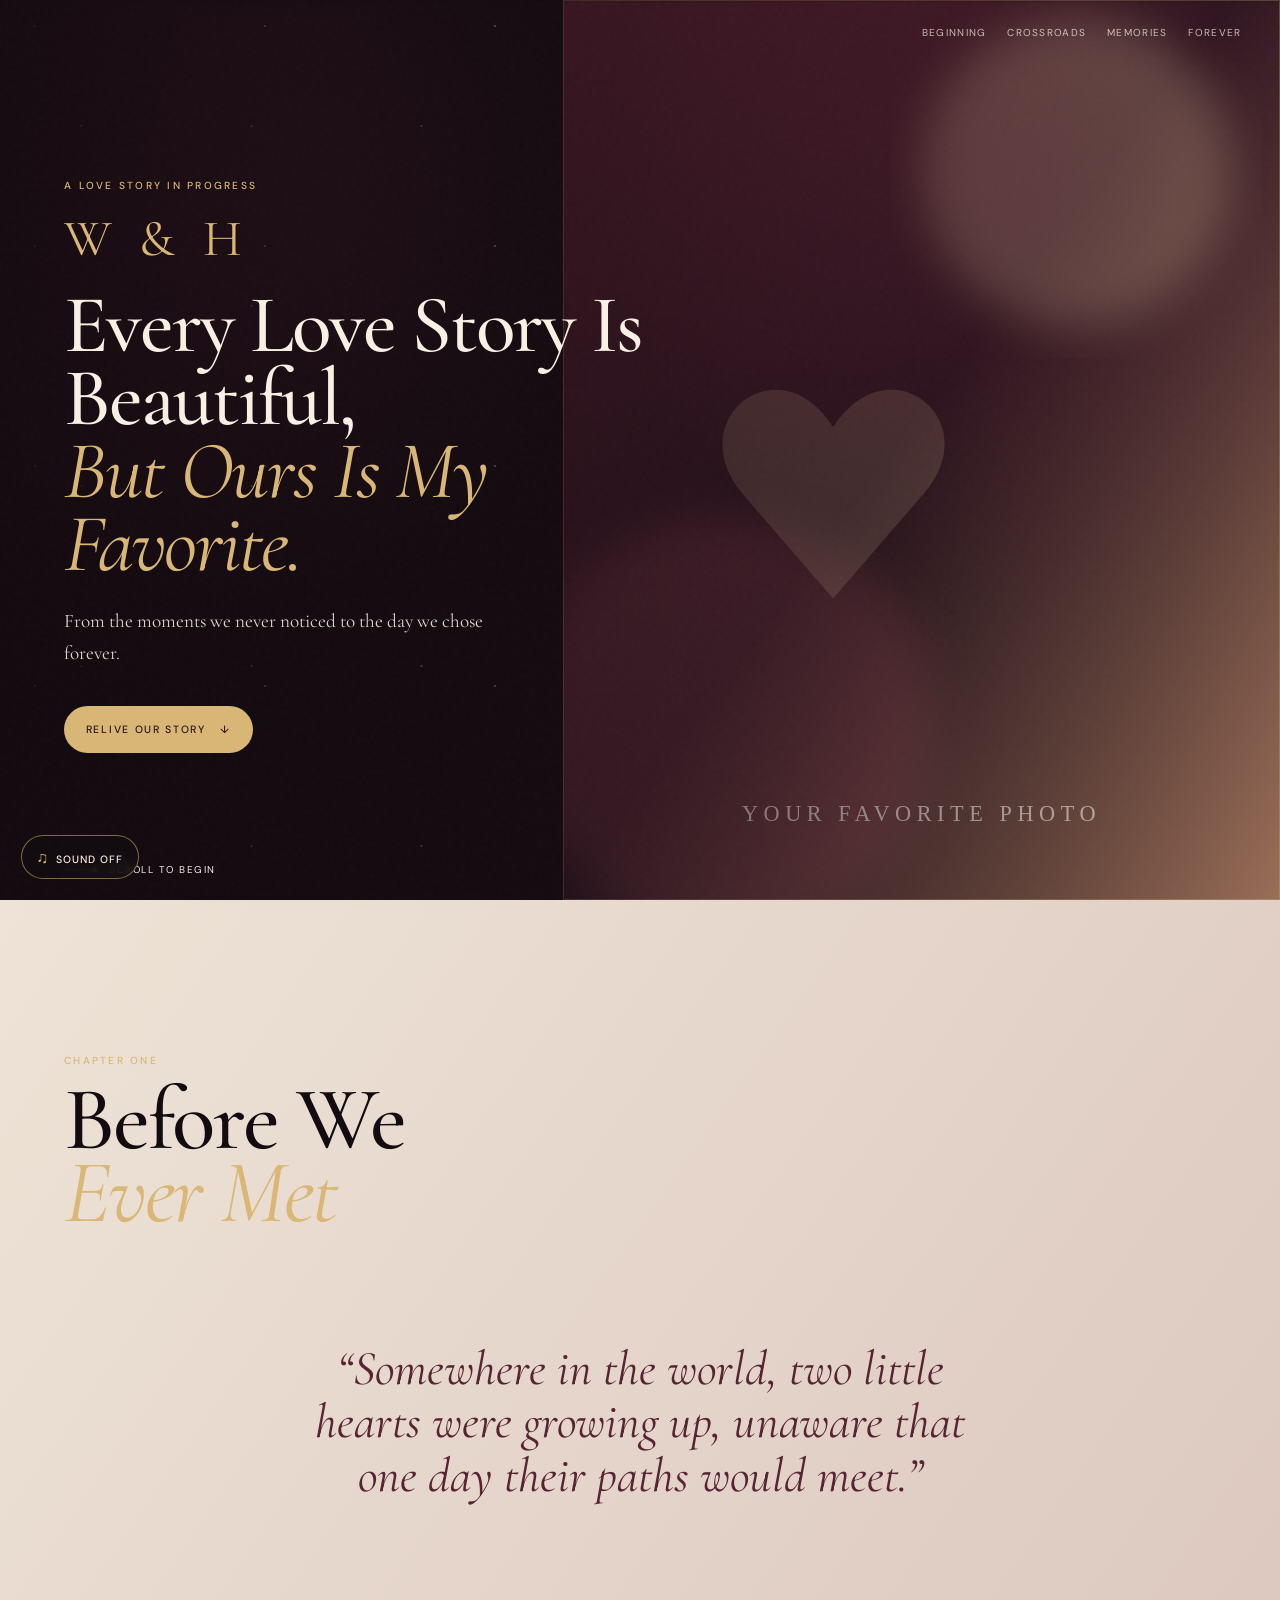
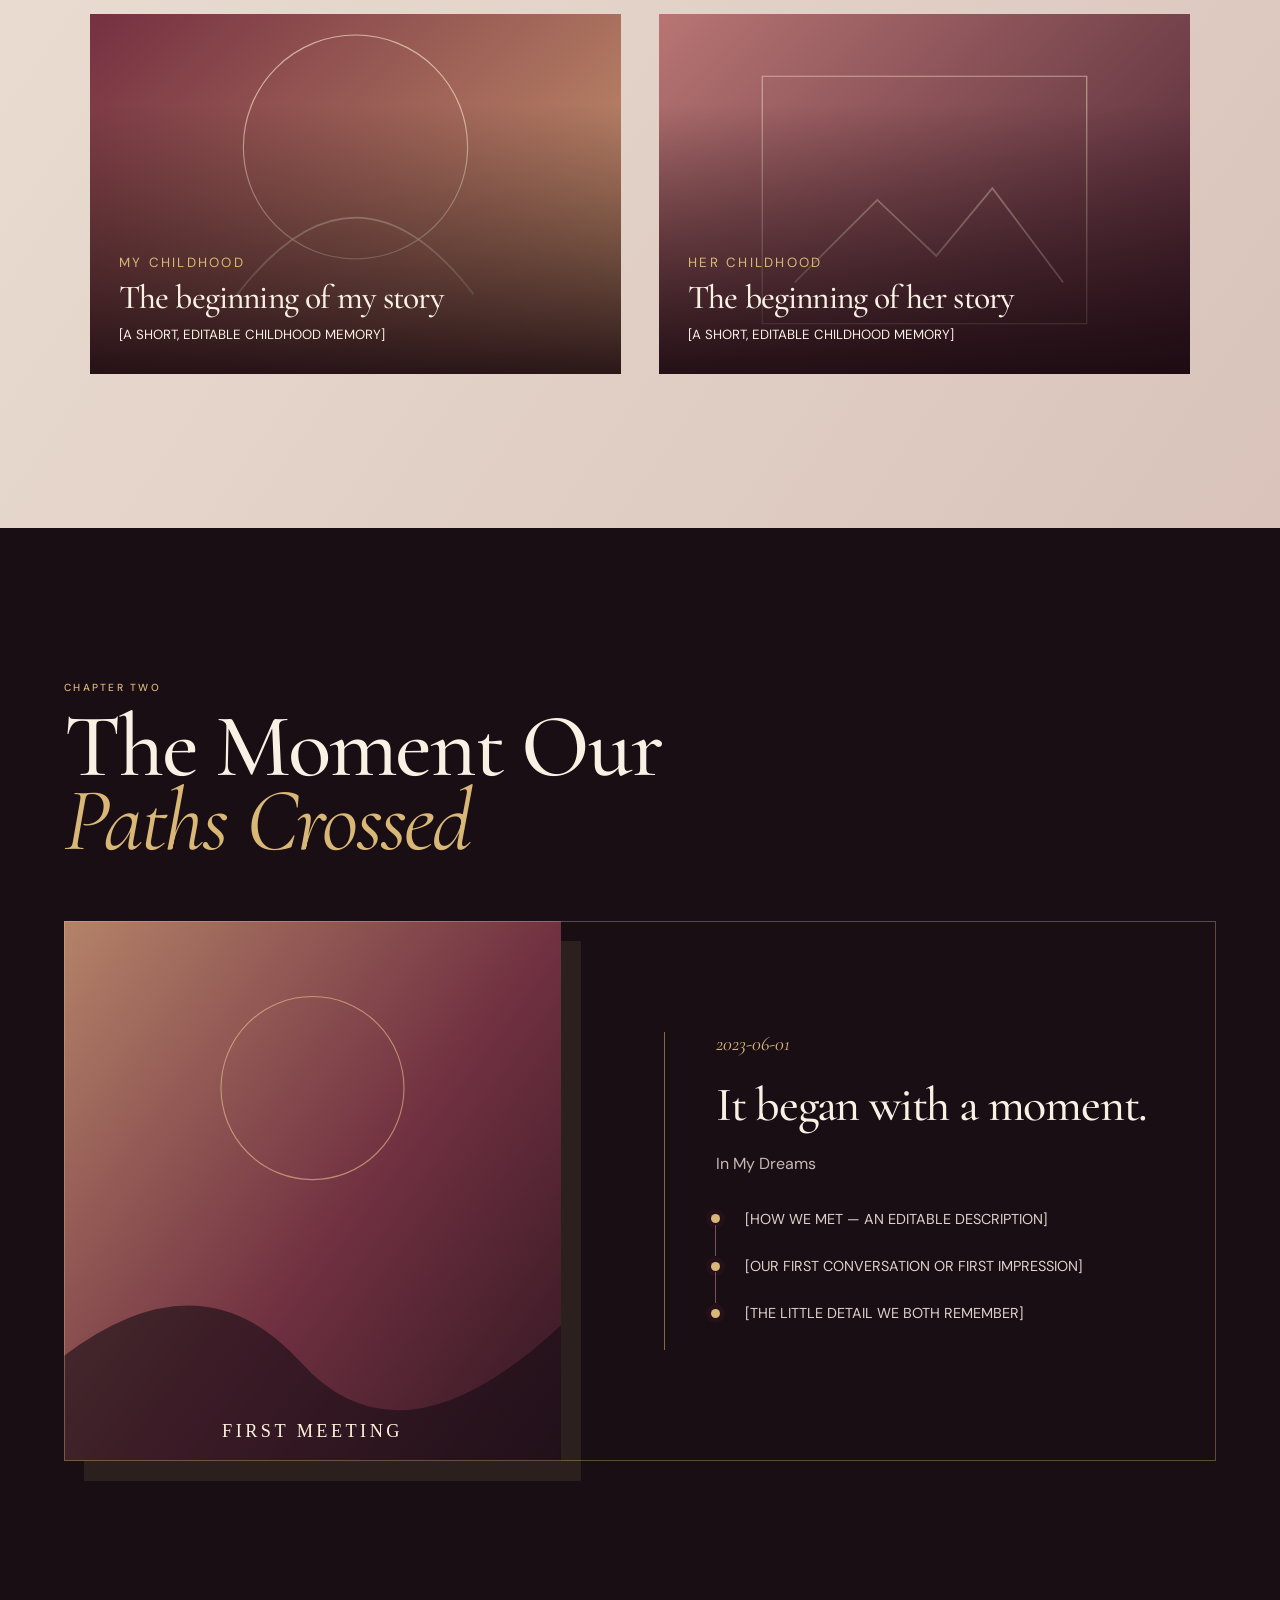
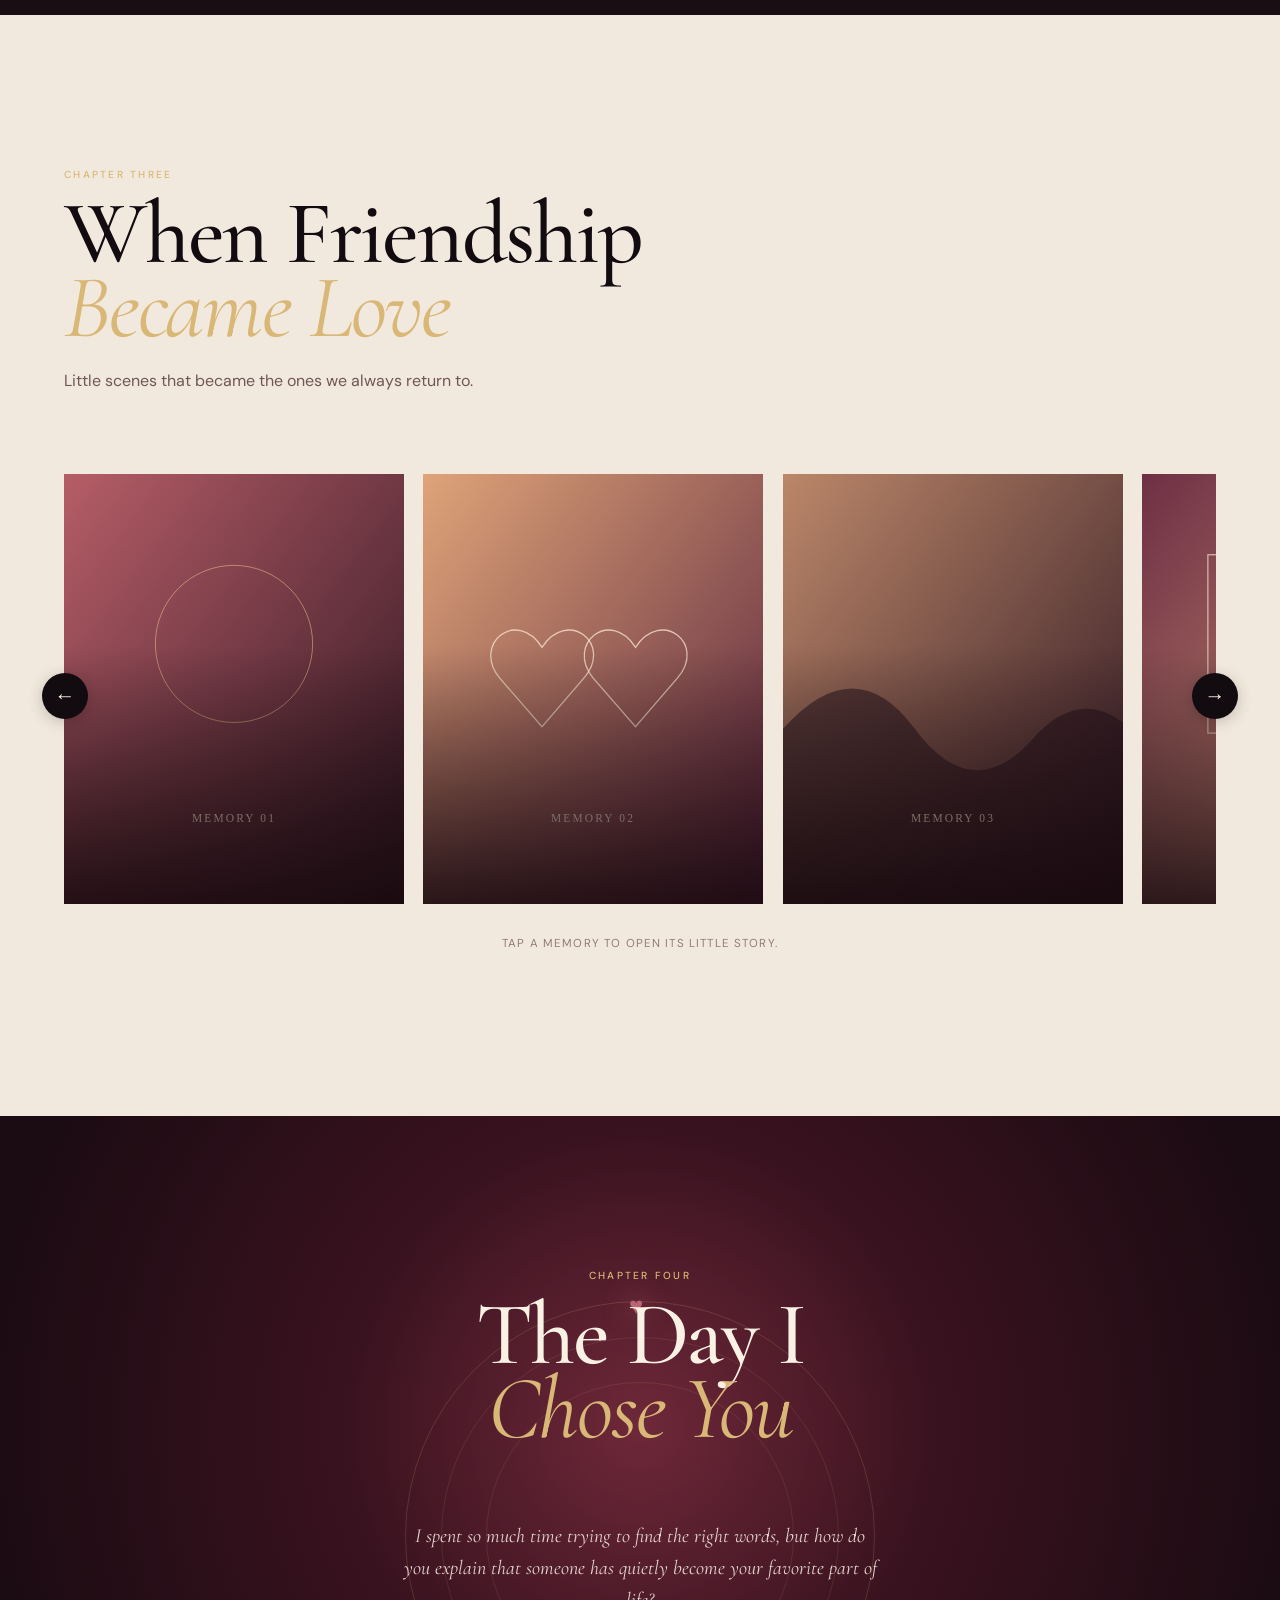
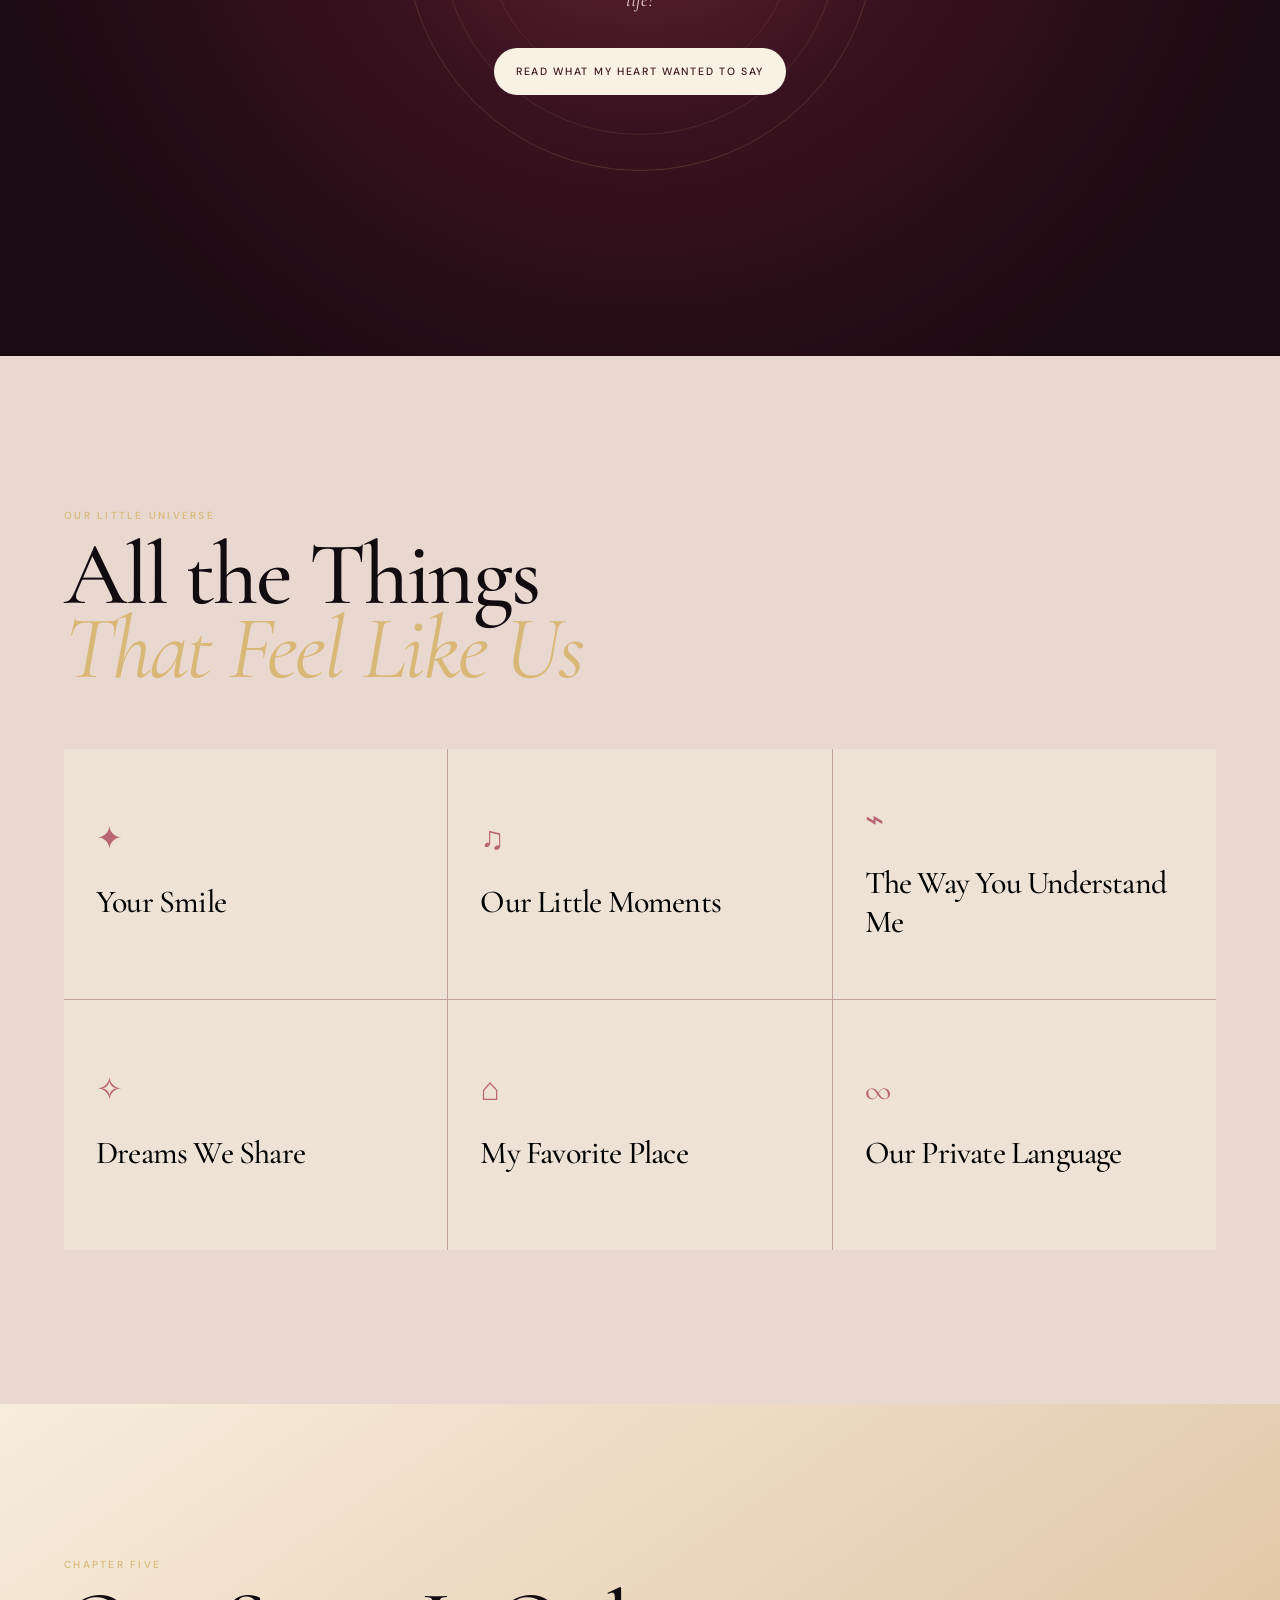
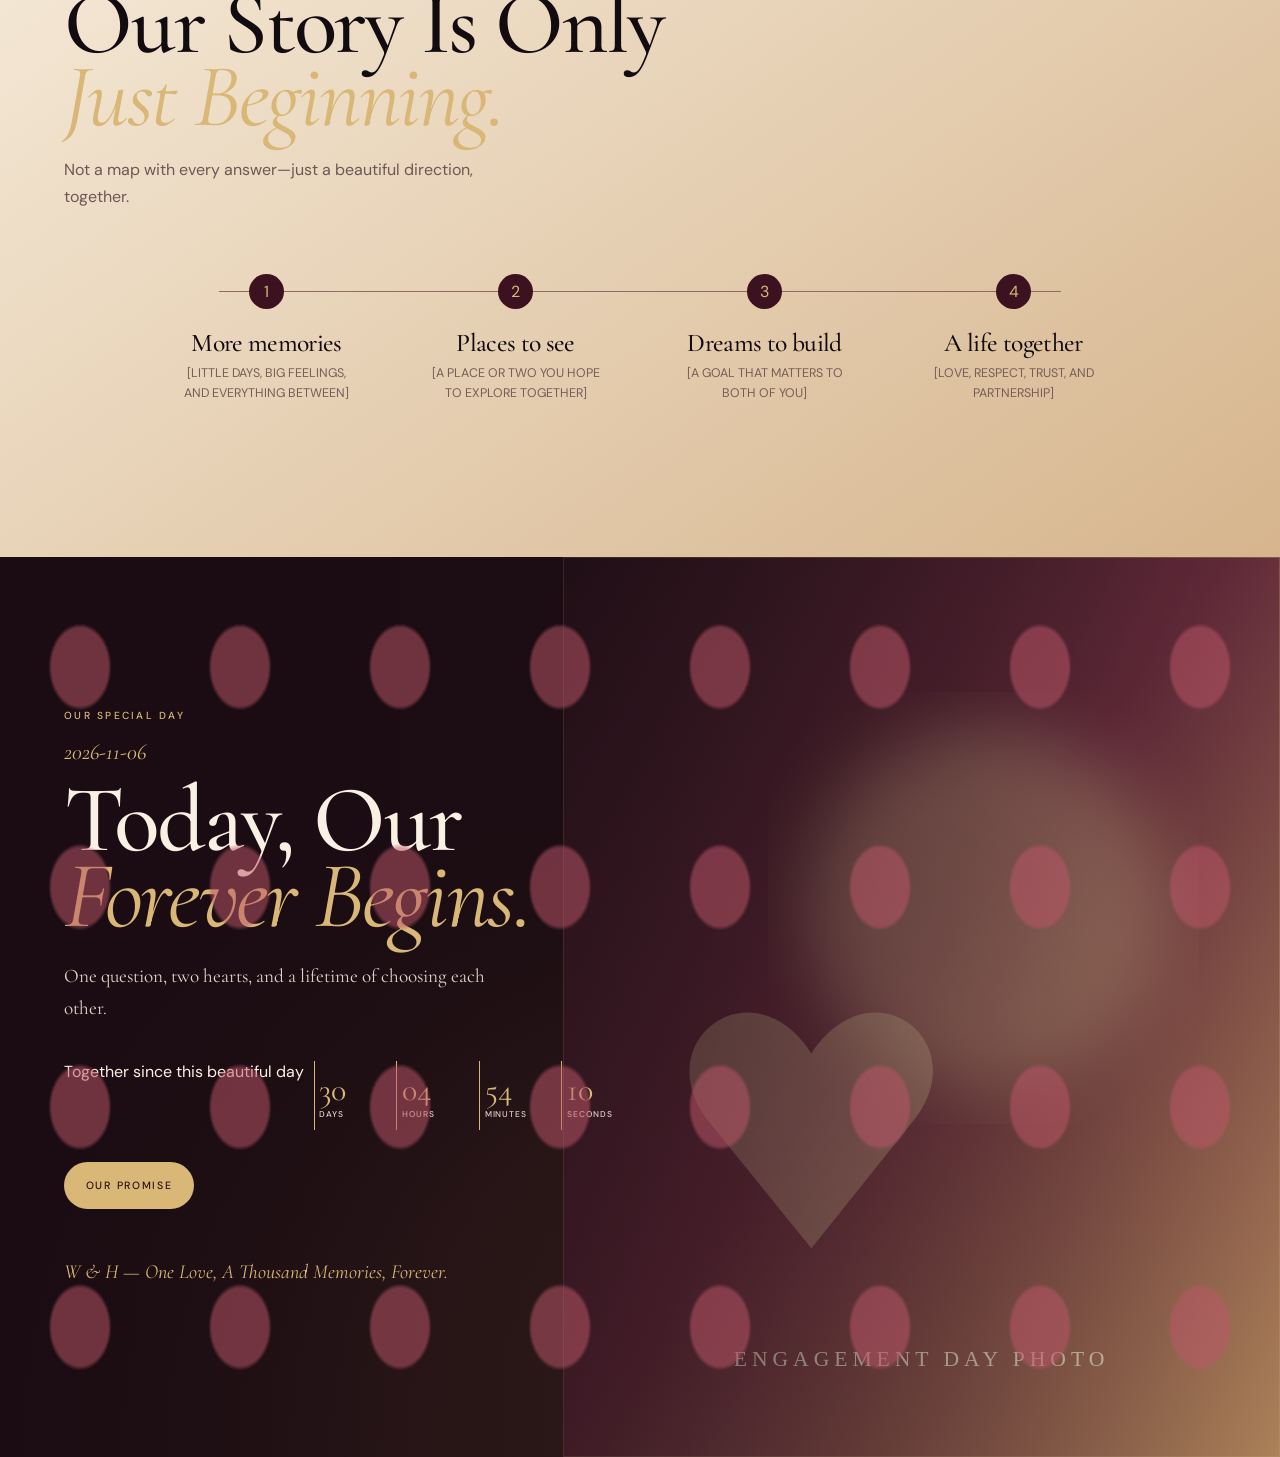
==== index.html @ 18963443 "W & H Forever" ====
<!doctype html>
<html lang="en">

<head>
    <meta charset="utf-8" />
    <meta name="viewport" content="width=device-width, initial-scale=1" />
    <meta name="description" content="Our Forever — the story of W and H." />
    <title>Our Forever — W &amp; H</title>
    <link rel="preconnect" href="https://fonts.googleapis.com" />
    <link rel="preconnect" href="https://fonts.gstatic.com" crossorigin />
    <link href="https://fonts.googleapis.com/css2?family=Cormorant+Garamond:ital,wght@0,400;0,500;0,600;1,400;1,500;1,600&family=DM+Sans:wght@400;500;600&family=Parisienne&display=swap" rel="stylesheet" />
    <link rel="stylesheet" href="css/style.css" />
</head>

<body>
    <a class="skip-link" href="#main">Skip to our story</a>
    <div class="page-progress" aria-hidden="true"><span></span></div>
    <div class="grain" aria-hidden="true"></div>
    <button class="music-toggle" type="button" aria-pressed="false" title="Ambient music starts automatically">
      <span aria-hidden="true">♫</span><span>Sound off</span>
    </button>
    <nav class="story-nav" aria-label="Story navigation">
        <a href="#beginning">Beginning</a><a href="#crossed">Crossroads</a
      ><a href="#memories">Memories</a><a href="#forever">Forever</a>
    </nav>

    <main id="main">
        <section class="hero section" id="home">
            <div class="ambient ambient-one"></div>
            <div class="ambient ambient-two"></div>
            <div class="stars" aria-hidden="true"></div>
            <div class="hero-photo photo-frame">
                <img src="assets/images/hero-placeholder.svg" alt="A placeholder for a favorite photograph of W and H" fetchpriority="high" />
            </div>
            <div class="hero-copy reveal visible">
                <p class="eyebrow">A love story in progress</p>
                <p class="monogram" data-initials>W <i>&amp;</i> H</p>
                <h1>
                    Every Love Story Is Beautiful,<br /><em>But Ours Is My Favorite.</em
            >
          </h1>
          <p class="lede">
            From the moments we never noticed to the day we chose forever.
          </p>
          <a class="button button-gold" href="#beginning"
            >Relive Our Story <span aria-hidden="true">↓</span></a
          >
        </div>
        <a class="scroll-cue" href="#beginning"><span></span>Scroll to begin</a>
      </section>

      <section class="intro section-pad" id="beginning">
        <div class="section-heading reveal">
          <p class="eyebrow">Chapter one</p>
          <h2>Before We<br /><em>Ever Met</em></h2>
            </div>
            <p class="pull-quote reveal">
                “Somewhere in the world, two little hearts were growing up, unaware that one day their paths would meet.”
            </p>
            <div class="origin-grid" id="childhoodCards"></div>
        </section>

        <section class="crossed section-pad dark-section" id="crossed">
            <div class="section-heading light reveal">
                <p class="eyebrow">Chapter two</p>
                <h2>The Moment Our<br /><em>Paths Crossed</em></h2>
            </div>
            <div class="crossed-layout">
                <div class="meeting-image photo-frame reveal">
                    <img src="assets/images/meeting-placeholder.svg" alt="Placeholder for the memory of our first meeting" loading="lazy" />
                </div>
                <article class="meeting-story reveal">
                    <p class="meeting-date" data-meeting-date>
                        [OUR FIRST MEETING DATE]
                    </p>
                    <h3>It began with a moment.</h3>
                    <p data-meeting-place>[WHERE WE FIRST MET]</p>
                    <ol class="storyline" id="meetingStory"></ol>
                </article>
            </div>
        </section>

        <section class="memories section-pad" id="memories">
            <div class="section-heading reveal">
                <p class="eyebrow">Chapter three</p>
                <h2>When Friendship<br /><em>Became Love</em></h2>
                <p class="section-intro">
                    Little scenes that became the ones we always return to.
                </p>
            </div>
            <div class="memory-rail-wrap reveal">
                <button class="rail-arrow prev" type="button" aria-label="Previous memories">
            ←
          </button>
                <div class="memory-rail" id="memoryRail" aria-label="Memory gallery"></div>
                <button class="rail-arrow next" type="button" aria-label="Next memories">
            →
          </button>
            </div>
            <p class="hint reveal">Tap a memory to open its little story.</p>
        </section>

        <section class="letter-section section-pad" id="letter">
            <div class="heart-orbit" aria-hidden="true"><span>♥</span></div>
            <div class="letter-content reveal">
                <p class="eyebrow">Chapter four</p>
                <h2>The Day I<br /><em>Chose You</em></h2>
                <p class="letter-intro">
                    I spent so much time trying to find the right words, but how do you explain that someone has quietly become your favorite part of life?
                </p>
                <button class="button button-ivory" id="letterButton" type="button" aria-expanded="false">
            Read What My Heart Wanted to Say
          </button>
                <div class="love-letter" id="loveLetter" aria-live="polite">
                    <p class="script">
                        My dearest <span data-her-name>[HER NAME]</span>,
                    </p>
                    <div id="typedLetter"></div>
                    <p class="script signed">
                        Always,<br /><span data-my-name>[YOUR NAME]</span>
                    </p>
                </div>
            </div>
        </section>

        <section class="universe section-pad" id="universe">
            <div class="section-heading reveal">
                <p class="eyebrow">Our little universe</p>
                <h2>All the Things<br /><em>That Feel Like Us</em></h2>
            </div>
            <div class="universe-grid" id="universeCards"></div>
        </section>

        <section class="tomorrow section-pad" id="tomorrow">
            <div class="section-heading reveal">
                <p class="eyebrow">Chapter five</p>
                <h2>Our Story Is Only<br /><em>Just Beginning.</em></h2>
                <p class="section-intro">
                    Not a map with every answer—just a beautiful direction, together.
                </p>
            </div>
            <div class="future-line" id="futureLine"></div>
        </section>

        <section class="finale section" id="forever">
            <div class="petals" aria-hidden="true"></div>
            <div class="finale-glow" aria-hidden="true"></div>
            <div class="finale-photo photo-frame">
                <img src="assets/images/engagement-placeholder.svg" alt="Placeholder for an engagement day photograph" loading="lazy" />
            </div>
            <div class="finale-copy reveal">
                <p class="eyebrow">Our special day</p>
                <p class="engagement-date" data-engagement-date>[ENGAGEMENT DATE]</p>
                <h2>Today, Our<br /><em>Forever Begins.</em></h2>
                <p class="lede">
                    One question, two hearts, and a lifetime of choosing each other.
                </p>
                <div class="counter" id="engagementCounter" aria-live="polite"></div>
                <button class="button button-gold" id="promiseButton" type="button" aria-expanded="false">
            Our Promise
          </button>
                <p class="promise" id="promiseText" hidden data-final-message>
                    [YOUR FINAL ENGAGEMENT MESSAGE]
                </p>
                <p class="final-signature">
                    W &amp; H — One Love, A Thousand Memories, Forever.
                </p>
            </div>
        </section>
    </main>
    <button class="back-top" type="button" aria-label="Back to top">↑</button>

    <dialog class="lightbox" id="lightbox" aria-label="Memory viewer">
        <button class="lightbox-close" aria-label="Close memory">×</button
      ><button class="lightbox-nav lightbox-prev" aria-label="Previous memory">
        ←
      </button>
        <figure>
            <img id="lightboxImage" src="" alt="" />
            <figcaption>
                <p class="eyebrow" id="lightboxDate"></p>
                <h3 id="lightboxTitle"></h3>
                <p id="lightboxCaption"></p>
            </figcaption>
        </figure>
        <button class="lightbox-nav lightbox-next" aria-label="Next memory">
        →
      </button>
    </dialog>
    <script src="js/main.js"></script>
</body>

</html>
---- css/style.css ----
:root{--ink:#120b10;--wine:#3c1220;--burgundy:#5b1b2c;--rose:#b86673;--blush:#e8b8ae;--ivory:#f9f1e4;--champagne:#d9b776;--muted:#af9d98;--paper:#e9ddcf;--serif:"Cormorant Garamond",Georgia,serif;--sans:"DM Sans",Arial,sans-serif;--script:"Parisienne",cursive}*{box-sizing:border-box}html{scroll-behavior:smooth}body{margin:0;color:var(--ink);background:var(--paper);font-family:var(--sans);font-size:16px;overflow-x:hidden}.skip-link{position:fixed;top:8px;left:8px;z-index:30;background:var(--ivory);color:var(--ink);padding:10px;transform:translateY(-150%)}.skip-link:focus{transform:none}.grain{position:fixed;inset:0;z-index:20;pointer-events:none;opacity:.055;background-image:url("data:image/svg+xml,%3Csvg viewBox='0 0 220 220' xmlns='http://www.w3.org/2000/svg'%3E%3Cfilter id='n'%3E%3CfeTurbulence type='fractalNoise' baseFrequency='.9' numOctaves='4' stitchTiles='stitch'/%3E%3C/filter%3E%3Crect width='100%25' height='100%25' filter='url(%23n)' opacity='.4'/%3E%3C/svg%3E")}.page-progress{position:fixed;top:0;left:0;right:0;height:3px;background:rgba(18,11,16,.1);z-index:35}.page-progress span{display:block;width:0;height:100%;background:var(--champagne)}.story-nav{position:fixed;display:flex;gap:1.3rem;z-index:19;top:1.6rem;right:3vw}.story-nav a{font-size:.63rem;letter-spacing:.13em;text-transform:uppercase;color:var(--ivory);text-decoration:none;opacity:.75;transition:.25s}.story-nav a:hover,.story-nav a:focus-visible{opacity:1;color:var(--champagne)}.music-toggle{position:fixed;bottom:1.3rem;left:1.3rem;z-index:19;border:1px solid rgba(218,183,118,.55);border-radius:999px;background:rgba(18,11,16,.66);backdrop-filter:blur(8px);color:var(--ivory);padding:.65rem .9rem;font:500 .66rem var(--sans);letter-spacing:.1em;text-transform:uppercase;cursor:pointer}.music-toggle span:first-child{color:var(--champagne);font-size:1rem;margin-right:.4rem}.section{min-height:100svh;position:relative}.section-pad{padding:clamp(5.5rem,12vw,10rem) max(5vw,1.5rem)}.hero{isolation:isolate;overflow:hidden;display:grid;align-items:center;background:#160d13}.hero:after,.finale:after{content:"";position:absolute;inset:0;z-index:-1;background:linear-gradient(90deg,rgba(18,10,15,.91) 0%,rgba(18,10,15,.55) 45%,rgba(18,10,15,.12) 100%)}.ambient{position:absolute;border-radius:50%;filter:blur(110px);z-index:-1;opacity:.43}.ambient-one{height:50vw;width:50vw;background:#76253a;left:-15%;top:-15%;animation:float 12s ease-in-out infinite}.ambient-two{height:38vw;width:38vw;background:#ad8158;right:-20%;bottom:-20%;animation:float 14s 2s ease-in-out infinite reverse}.stars{position:absolute;inset:0;z-index:-1;opacity:.5;background-image:radial-gradient(#f9e5bc 1px,transparent 1.5px),radial-gradient(#fff 1px,transparent 1.5px);background-size:170px 180px,230px 220px;background-position:15% 30%,80% 20%;animation:starblink 6s ease-in-out infinite}.hero-photo,.finale-photo{position:absolute;right:0;top:0;width:56%;height:100%;z-index:-1}.photo-frame{overflow:hidden}.photo-frame:after{content:"";position:absolute;inset:0;box-shadow:inset 0 0 0 1px rgba(224,193,132,.35)}.photo-frame img{display:block;width:100%;height:100%;object-fit:cover;transform:scale(1.04);animation:slowZoom 15s ease-in-out infinite alternate}.hero-copy{padding:8rem 5vw 6rem;width:min(780px,92%)}.eyebrow{margin:0 0 1rem;color:var(--champagne);font:500 .64rem var(--sans);letter-spacing:.22em;text-transform:uppercase}.monogram{margin:.1rem 0 1.2rem;color:var(--champagne);font:400 clamp(1.7rem,4vw,3.2rem) var(--serif);letter-spacing:.15em}.monogram i{font-size:.7em;font-style:italic;color:var(--rose)}h1,h2,h3,p{margin-top:0}h1,h2,h3{font-family:var(--serif);font-weight:500;letter-spacing:-.025em}h1{font-size:clamp(3rem,6.4vw,6rem);line-height:.89;color:var(--ivory);margin-bottom:1.5rem}h1 em,h2 em{font-weight:400}h1 em,h2 em{color:var(--champagne)}.lede{color:#e1d3c9;font:400 clamp(1rem,1.6vw,1.2rem)/1.7 var(--serif);max-width:460px;margin-bottom:2.25rem}.button{border-radius:999px;padding:1rem 1.3rem;border:1px solid transparent;text-decoration:none;display:inline-flex;align-items:center;gap:.9rem;font:500 .66rem var(--sans);letter-spacing:.16em;text-transform:uppercase;cursor:pointer;transition:transform .25s,background .25s,color .25s}.button:hover,.button:focus-visible{transform:translateY(-3px);outline:2px solid var(--blush);outline-offset:3px}.button-gold{background:var(--champagne);color:#2b1417}.button-ivory{background:var(--ivory);color:#3b1720}.scroll-cue{position:absolute;bottom:1.5rem;left:5vw;color:var(--ivory);font-size:.62rem;letter-spacing:.15em;text-transform:uppercase;text-decoration:none;display:flex;align-items:center;gap:.7rem}.scroll-cue span{display:block;width:34px;height:1px;background:var(--champagne);position:relative}.scroll-cue span:after{content:"";position:absolute;width:5px;height:5px;border-radius:50%;right:0;top:-2px;background:var(--champagne);animation:scrollDot 1.8s infinite}.intro{background:linear-gradient(125deg,#eee3d6,#d9c3bb)}.section-heading{max-width:700px}.section-heading h2{font-size:clamp(3.2rem,7vw,6.8rem);line-height:.82;margin-bottom:1.4rem}.section-intro{max-width:420px;line-height:1.7;color:#6f5755}.pull-quote{max-width:700px;margin:clamp(4rem,9vw,7rem) auto;font:italic clamp(1.65rem,3.8vw,3.2rem)/1.1 var(--serif);color:#562432;text-align:center}.origin-grid{display:grid;grid-template-columns:repeat(2,minmax(0,1fr));gap:clamp(1rem,3vw,3rem);max-width:1100px;margin:auto}.origin-card{min-height:360px;position:relative;overflow:hidden;padding:1.8rem;display:flex;flex-direction:column;justify-content:end;color:var(--ivory);background:#592133;isolation:isolate}.origin-card img{position:absolute;inset:0;width:100%;height:100%;object-fit:cover;z-index:-2;transition:transform .7s}.origin-card:before{content:"";position:absolute;inset:0;z-index:-1;background:linear-gradient(transparent 25%,rgba(25,9,15,.9))}.origin-card:hover img{transform:scale(1.06)}.origin-card small{color:var(--champagne);letter-spacing:.17em;text-transform:uppercase}.origin-card h3{font-size:2.1rem;margin:.4rem 0}.origin-card p{font-size:.83rem;line-height:1.55;margin:0}.dark-section{background:#180e14;color:var(--ivory);overflow:hidden}.dark-section:before{content:"";position:absolute;inset:0;background:radial-gradient(circle at 80% 20%,#6d253b44,transparent 34%)}.light h2{color:var(--ivory)}.crossed-layout{position:relative;z-index:1;display:grid;grid-template-columns:minmax(260px,.9fr) minmax(300px,1fr);gap:clamp(2.5rem,8vw,9rem);max-width:1170px;margin:4rem auto 0;align-items:center}.meeting-image{height:540px;transform:rotate(-3deg);box-shadow:20px 20px 0 rgba(217,183,118,.1)}.meeting-story{border-left:1px solid rgba(217,183,118,.55);padding-left:clamp(1.5rem,4vw,4rem)}.meeting-date{color:var(--champagne);font:italic 1.25rem var(--serif)}.meeting-story h3{font-size:3rem;margin:.2rem 0 1rem}.meeting-story>p:not(.meeting-date){color:#c8b8b1;line-height:1.7}.storyline{padding:0;margin:2rem 0 0;list-style:none}.storyline li{position:relative;padding:0 0 1.6rem 1.8rem;color:#dfd1cb;font-size:.9rem;line-height:1.5}.storyline li:before{content:"";position:absolute;left:-5px;top:.35rem;width:9px;height:9px;border-radius:50%;background:var(--champagne);box-shadow:0 0 0 5px #241018}.storyline li:after{content:"";position:absolute;left:-1px;top:1rem;bottom:0;width:1px;background:#75515b}.storyline li:last-child:after{display:none}.memories{background:#f2e9de}.memory-rail-wrap{position:relative;margin-top:4rem;max-width:1400px;margin-inline:auto}.memory-rail{display:flex;gap:1.2rem;overflow:auto;scroll-snap-type:x mandatory;padding:1rem .2rem 2rem;scroll-behavior:smooth;scrollbar-width:none}.memory-rail::-webkit-scrollbar{display:none}.memory-card{flex:0 0 min(76vw,340px);height:430px;scroll-snap-align:start;position:relative;border:0;background:#5b1c2d;padding:0;cursor:pointer;color:var(--ivory);text-align:left;overflow:hidden}.memory-card img{width:100%;height:100%;object-fit:cover;transition:transform .5s}.memory-card:after{content:"";position:absolute;inset:0;background:linear-gradient(transparent 40%,rgba(23,9,14,.86))}.memory-card:hover img,.memory-card:focus-visible img{transform:scale(1.07)}.memory-card:focus-visible{outline:3px solid var(--champagne);outline-offset:3px}.memory-label{position:absolute;z-index:1;bottom:0;padding:1.4rem}.memory-label small{color:var(--champagne);font-size:.61rem;letter-spacing:.15em;text-transform:uppercase}.memory-label h3{font-size:2rem;margin:.25rem 0 0}.rail-arrow{position:absolute;z-index:2;top:45%;width:46px;height:46px;border:0;border-radius:50%;background:var(--ink);color:var(--ivory);font-size:1.3rem;cursor:pointer;box-shadow:0 3px 15px #0003}.rail-arrow:hover{background:var(--burgundy)}.prev{left:-22px}.next{right:-22px}.hint{text-align:center;color:#937b78;font-size:.72rem;letter-spacing:.1em;text-transform:uppercase}.letter-section{min-height:840px;text-align:center;color:var(--ivory);position:relative;overflow:hidden;background:radial-gradient(circle at 50% 37%,#6e2839 0%,#39121f 36%,#1b0b12 79%)}.letter-content{position:relative;max-width:690px;margin:auto}.letter-content h2{font-size:clamp(3.5rem,7vw,6.5rem);line-height:.82}.letter-intro{max-width:480px;margin:0 auto 2rem;font:italic 1.25rem/1.6 var(--serif);color:#e4d4d0}.heart-orbit{position:absolute;left:50%;top:50%;width:470px;height:470px;border:1px solid rgba(217,183,118,.18);border-radius:50%;transform:translate(-50%,-50%)}.heart-orbit:before,.heart-orbit:after{content:"";position:absolute;border:1px solid rgba(217,183,118,.12);border-radius:50%;inset:35px}.heart-orbit:after{inset:80px}.heart-orbit span{position:absolute;top:-12px;left:calc(50% - 11px);color:var(--rose);font-size:24px;filter:drop-shadow(0 0 14px #df6f7c);animation:orbit 7s linear infinite}.love-letter{display:none;margin:3rem auto 0;max-width:560px;text-align:left;background:#f2e8d8;color:#40212a;padding:clamp(1.5rem,5vw,3rem);box-shadow:0 18px 55px #0c030966;transform-origin:top;position:relative}.love-letter.open{display:block;animation:unfold .7s ease both}.love-letter p:not(.script){font:400 1.03rem/1.9 var(--serif);white-space:pre-line}.script{font:2.5rem var(--script);color:#7e3040}.signed{text-align:right;margin-bottom:0}.universe{background:#e8d8cf}.universe-grid{max-width:1200px;margin:4rem auto 0;display:grid;grid-template-columns:repeat(3,1fr);gap:1px;background:rgba(77,24,38,.28)}.universe-card{min-height:250px;border:0;background:#eee2d6;text-align:left;padding:2rem;cursor:pointer;position:relative;overflow:hidden;transition:background .35s,color .35s}.universe-card:hover,.universe-card[aria-expanded="true"]{background:#4b1727;color:var(--ivory)}.universe-card .card-icon{font:2rem var(--serif);color:var(--rose)}.universe-card h3{font-size:2rem;margin:1.5rem 0 .5rem}.universe-card p{line-height:1.6;font-size:.87rem;margin:0;max-height:0;opacity:0;transition:.35s}.universe-card[aria-expanded="true"] p{max-height:120px;opacity:1}.tomorrow{background:linear-gradient(145deg,#f7eddd,#d6b58d);min-height:720px}.future-line{max-width:980px;margin:4rem auto 0;position:relative;display:grid;grid-template-columns:repeat(4,1fr);gap:1rem}.future-line:before{content:"";height:1px;position:absolute;top:17px;left:7%;right:7%;background:#926b60}.future-item{text-align:center;position:relative}.future-item i{display:grid;place-items:center;width:35px;height:35px;margin:0 auto 1.1rem;border-radius:50%;background:var(--wine);color:var(--champagne);font-style:normal;position:relative;z-index:1}.future-item h3{font-size:1.6rem;margin:0 0 .4rem}.future-item p{font-size:.78rem;line-height:1.55;color:#765d59;margin:auto;max-width:180px}.finale{display:flex;align-items:center;isolation:isolate;overflow:hidden;background:#1b0d13;color:var(--ivory)}.finale:after{background:linear-gradient(90deg,rgba(26,12,18,.9),rgba(26,12,18,.55) 53%,rgba(26,12,18,.2))}.finale-copy{padding:6rem 5vw;width:min(780px,92%)}.engagement-date{font:italic 1.4rem var(--serif);color:var(--champagne);margin-bottom:1.1rem}.finale h2{font-size:clamp(3.7rem,7.4vw,7rem);line-height:.8;margin:0 0 1.6rem}.counter{display:flex;gap:.6rem;margin:2rem 0;flex-wrap:wrap}.counter div{min-width:73px;padding:.6rem .3rem;border-left:1px solid var(--champagne);font:2rem var(--serif);color:var(--champagne)}.counter small{display:block;color:#e1d2c8;font:500 .53rem var(--sans);text-transform:uppercase;letter-spacing:.11em}.promise{max-width:520px;margin:2rem 0;color:#e7d6d0;font:italic 1.25rem/1.6 var(--serif)}.final-signature{margin-top:3.2rem;color:var(--champagne);font:italic 1.25rem var(--serif)}.petals{position:absolute;inset:0;z-index:2;pointer-events:none;opacity:.52;background-image:radial-gradient(ellipse at center,#bd5668 0 25%,transparent 28%);background-size:160px 220px;animation:petalFall 16s linear infinite}.finale-glow{position:absolute;bottom:-35vw;left:15%;width:70vw;height:70vw;background:#96613e;opacity:.33;filter:blur(130px);border-radius:50%;z-index:-1}.back-top{position:fixed;right:1.3rem;bottom:1.3rem;width:43px;height:43px;border:1px solid var(--champagne);border-radius:50%;background:var(--ink);color:var(--ivory);z-index:19;cursor:pointer;opacity:0;transform:translateY(15px);transition:.3s}.back-top.show{opacity:1;transform:none}.lightbox{border:0;padding:0;width:min(95vw,1050px);background:#1b0d13;color:var(--ivory);box-shadow:0 30px 100px #000}.lightbox::backdrop{background:rgba(10,4,8,.85);backdrop-filter:blur(5px)}.lightbox figure{margin:0;display:grid;grid-template-columns:1.2fr .8fr;min-height:520px}.lightbox img{width:100%;height:100%;object-fit:cover}.lightbox figcaption{padding:3rem 2rem;align-self:center}.lightbox h3{font-size:2.8rem;margin:.4rem 0 1.4rem}.lightbox figcaption>p:last-child{line-height:1.7;color:#d7c7c0}.lightbox-close,.lightbox-nav{position:absolute;z-index:2;border:0;color:var(--ivory);background:rgba(18,11,16,.7);font-size:1.7rem;cursor:pointer;width:45px;height:45px}.lightbox-close{right:0;top:0}.lightbox-nav{top:calc(50% - 23px)}.lightbox-prev{left:0}.lightbox-next{right:0}.reveal{opacity:0;transform:translateY(24px);transition:opacity .8s ease,transform .8s cubic-bezier(.2,.7,.2,1)}.reveal.visible{opacity:1;transform:none}@keyframes slowZoom{to{transform:scale(1.15)}}@keyframes float{50%{transform:translate(15%,8%) scale(1.1)}}@keyframes starblink{50%{opacity:.24}}@keyframes scrollDot{50%{transform:translateX(-25px);opacity:.3}}@keyframes orbit{to{transform:rotate(360deg) translateX(235px) rotate(-360deg)}}@keyframes unfold{from{opacity:0;transform:perspective(700px) rotateX(-25deg) scaleY(.8)}to{opacity:1;transform:none}}@keyframes petalFall{to{background-position:120px 260px}}@media(max-width:760px){.story-nav{display:none}.hero:after,.finale:after{background:linear-gradient(0deg,rgba(18,10,15,.94),rgba(18,10,15,.25))}.hero-photo,.finale-photo{width:100%;opacity:.78}.hero{align-items:end}.hero-copy{padding-bottom:6rem}.origin-grid{grid-template-columns:1fr}.origin-card{min-height:330px}.crossed-layout{grid-template-columns:1fr}.meeting-image{height:360px}.universe-grid{grid-template-columns:1fr}.future-line{grid-template-columns:1fr 1fr;row-gap:2.5rem}.future-line:before{display:none}.lightbox figure{grid-template-columns:1fr;min-height:0}.lightbox img{height:48vh}.lightbox figcaption{padding:1.8rem 2.8rem}.rail-arrow{display:none}.heart-orbit{width:350px;height:350px}.heart-orbit span{animation:none}.counter div{min-width:61px;font-size:1.6rem}}@media(prefers-reduced-motion:reduce){*,*:before,*:after{animation-duration:.01ms!important;animation-iteration-count:1!important;transition-duration:.01ms!important;scroll-behavior:auto!important}.reveal{opacity:1;transform:none}}
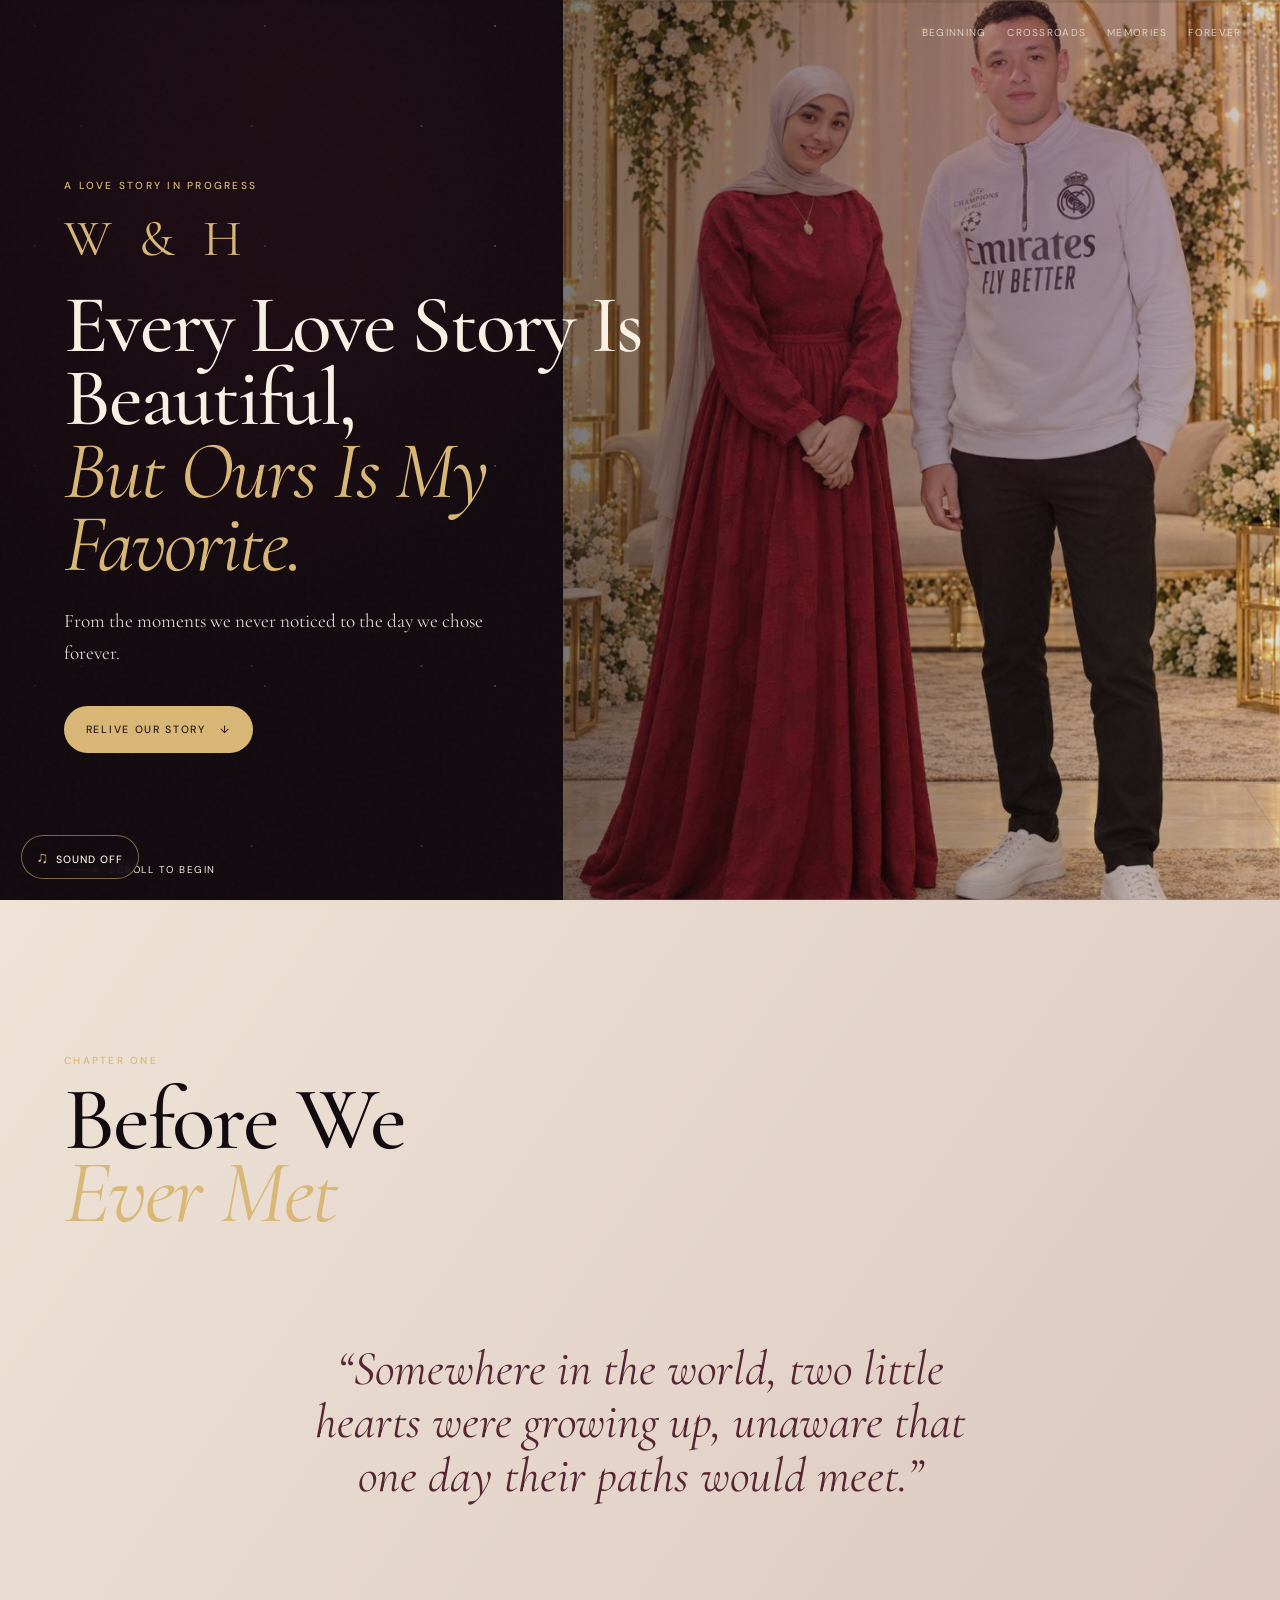
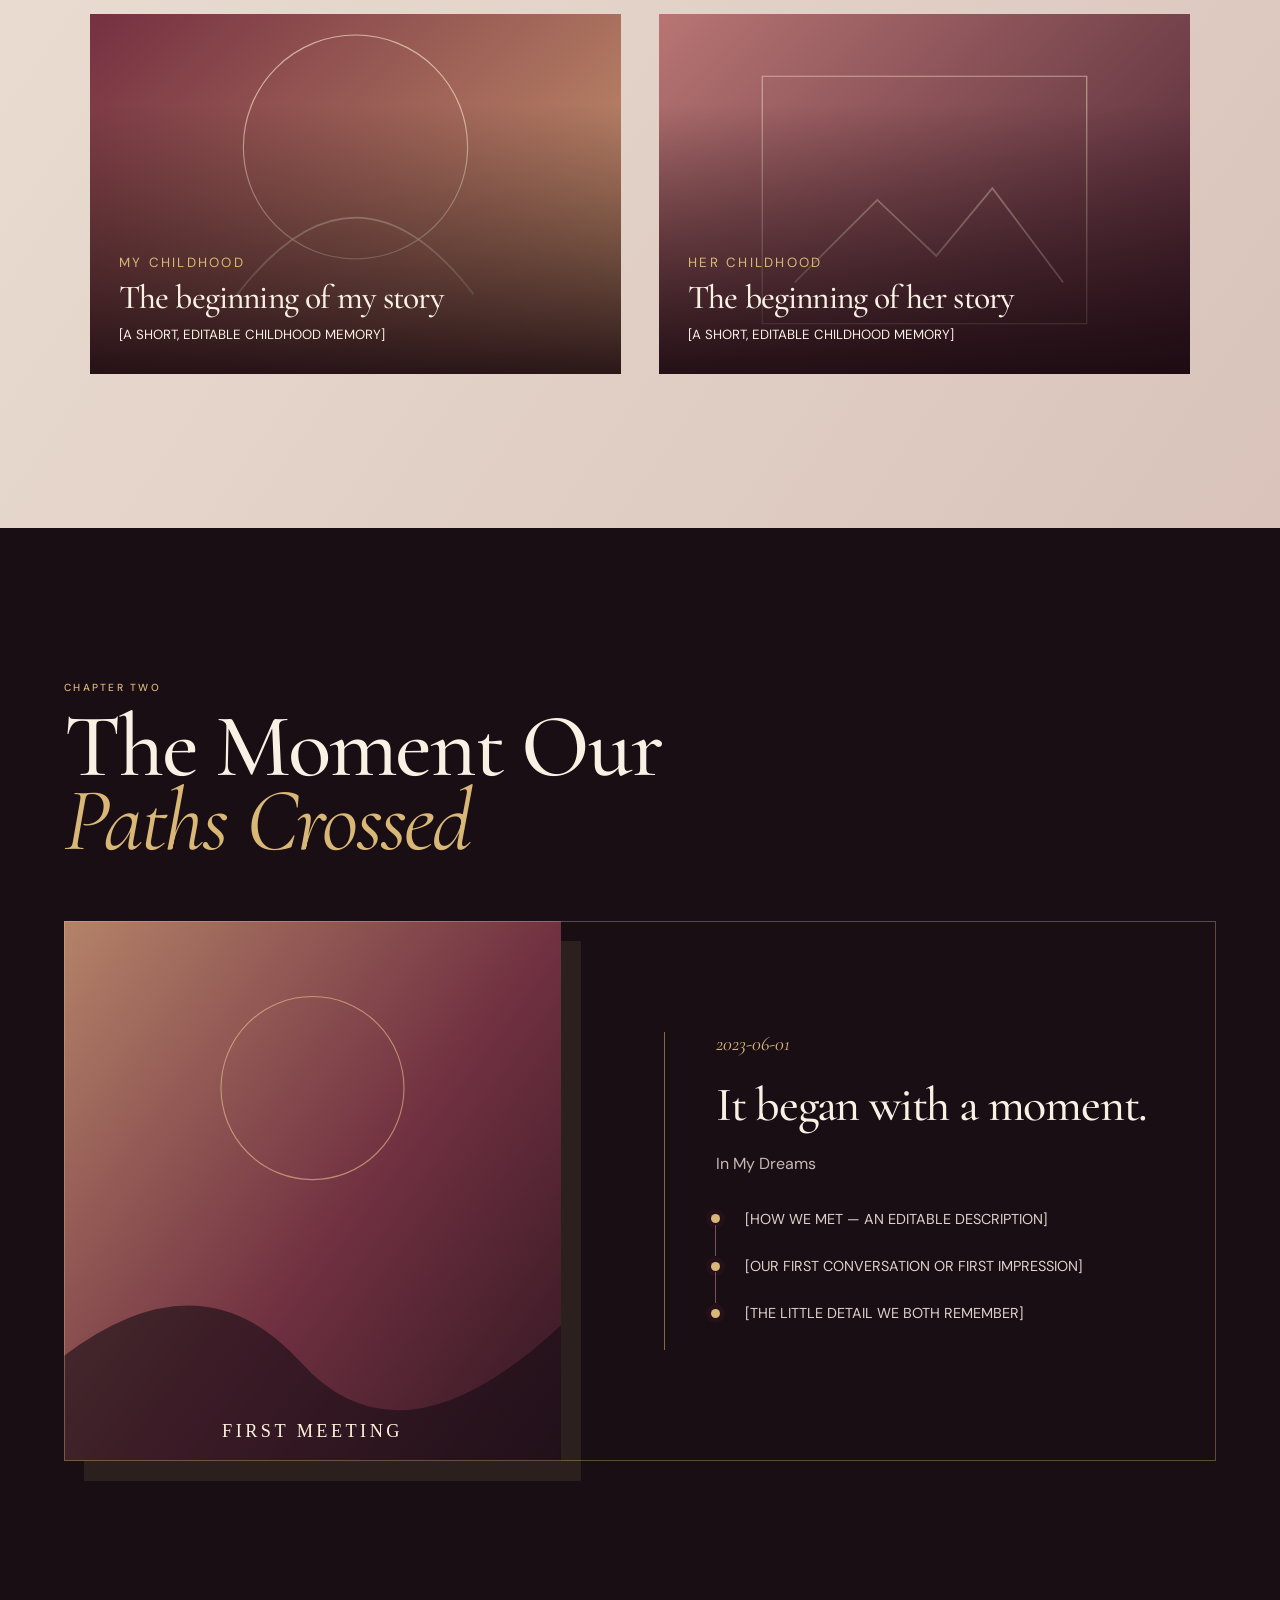
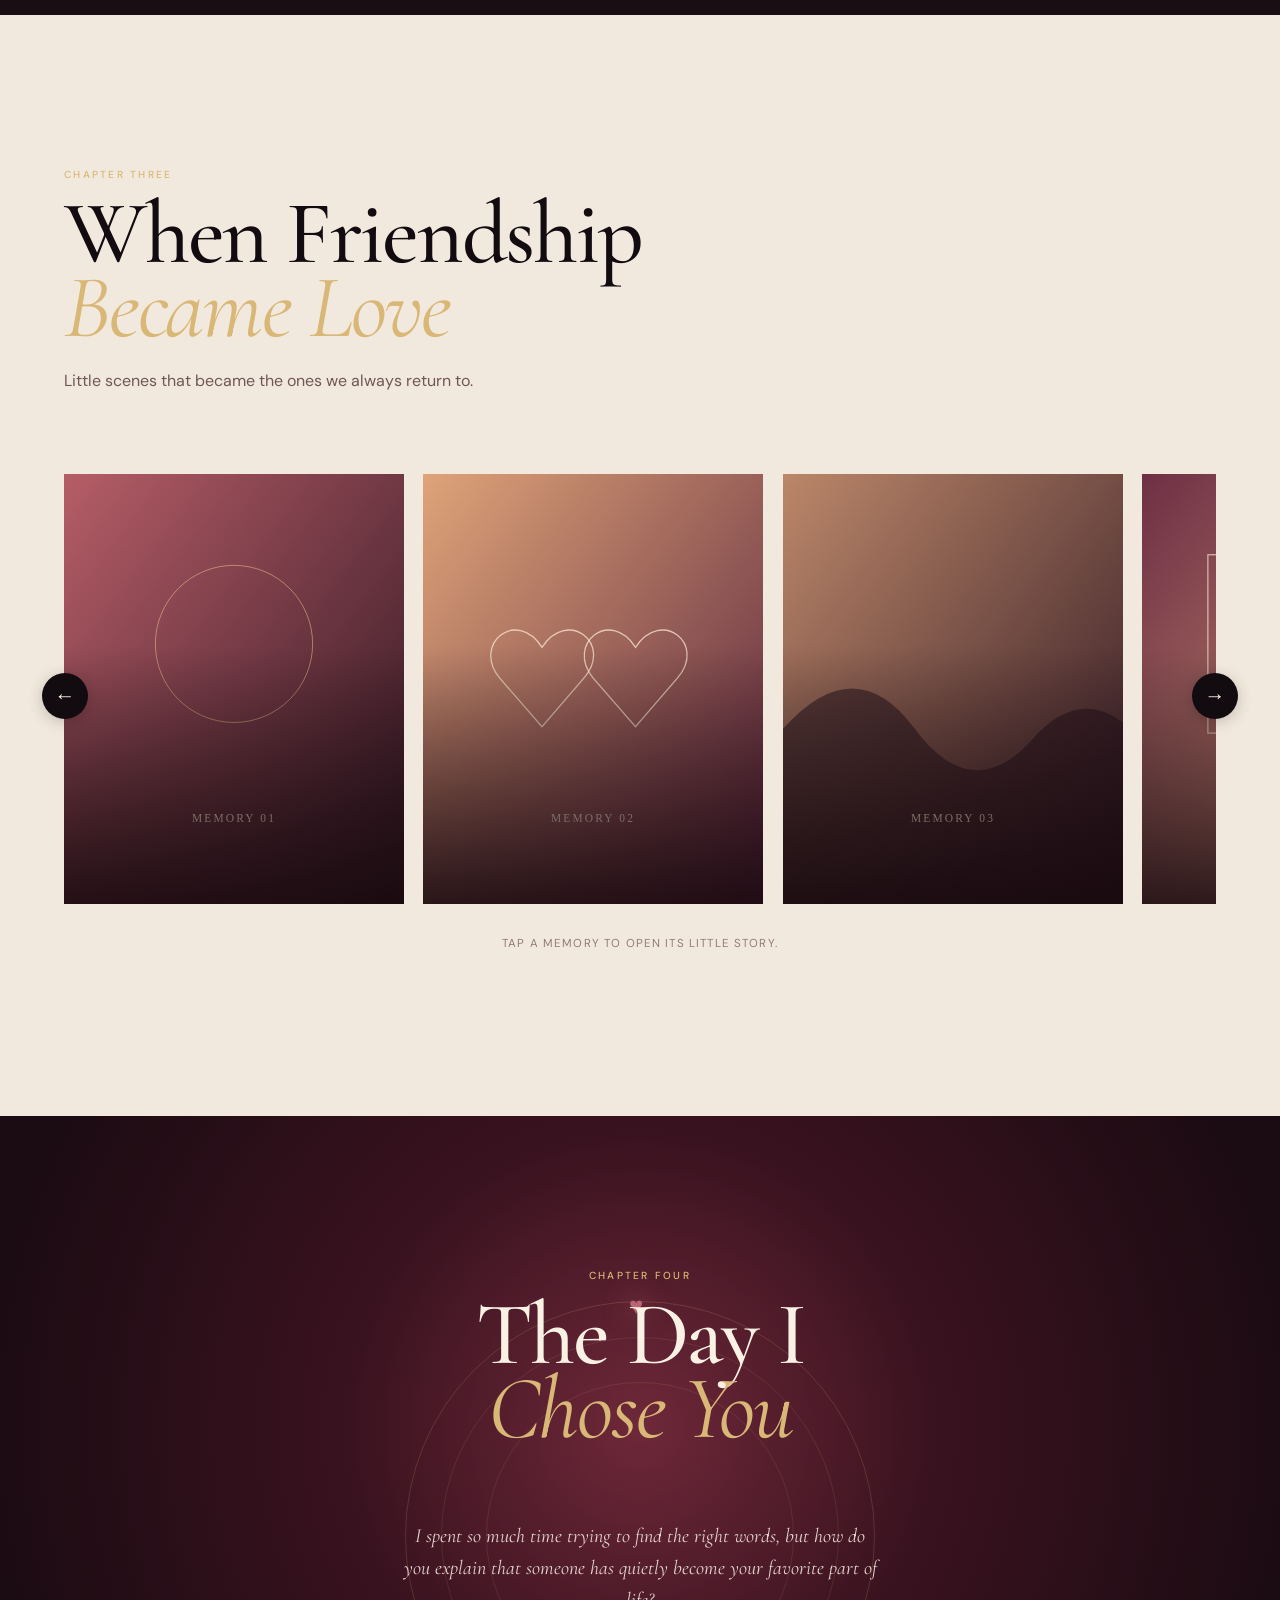
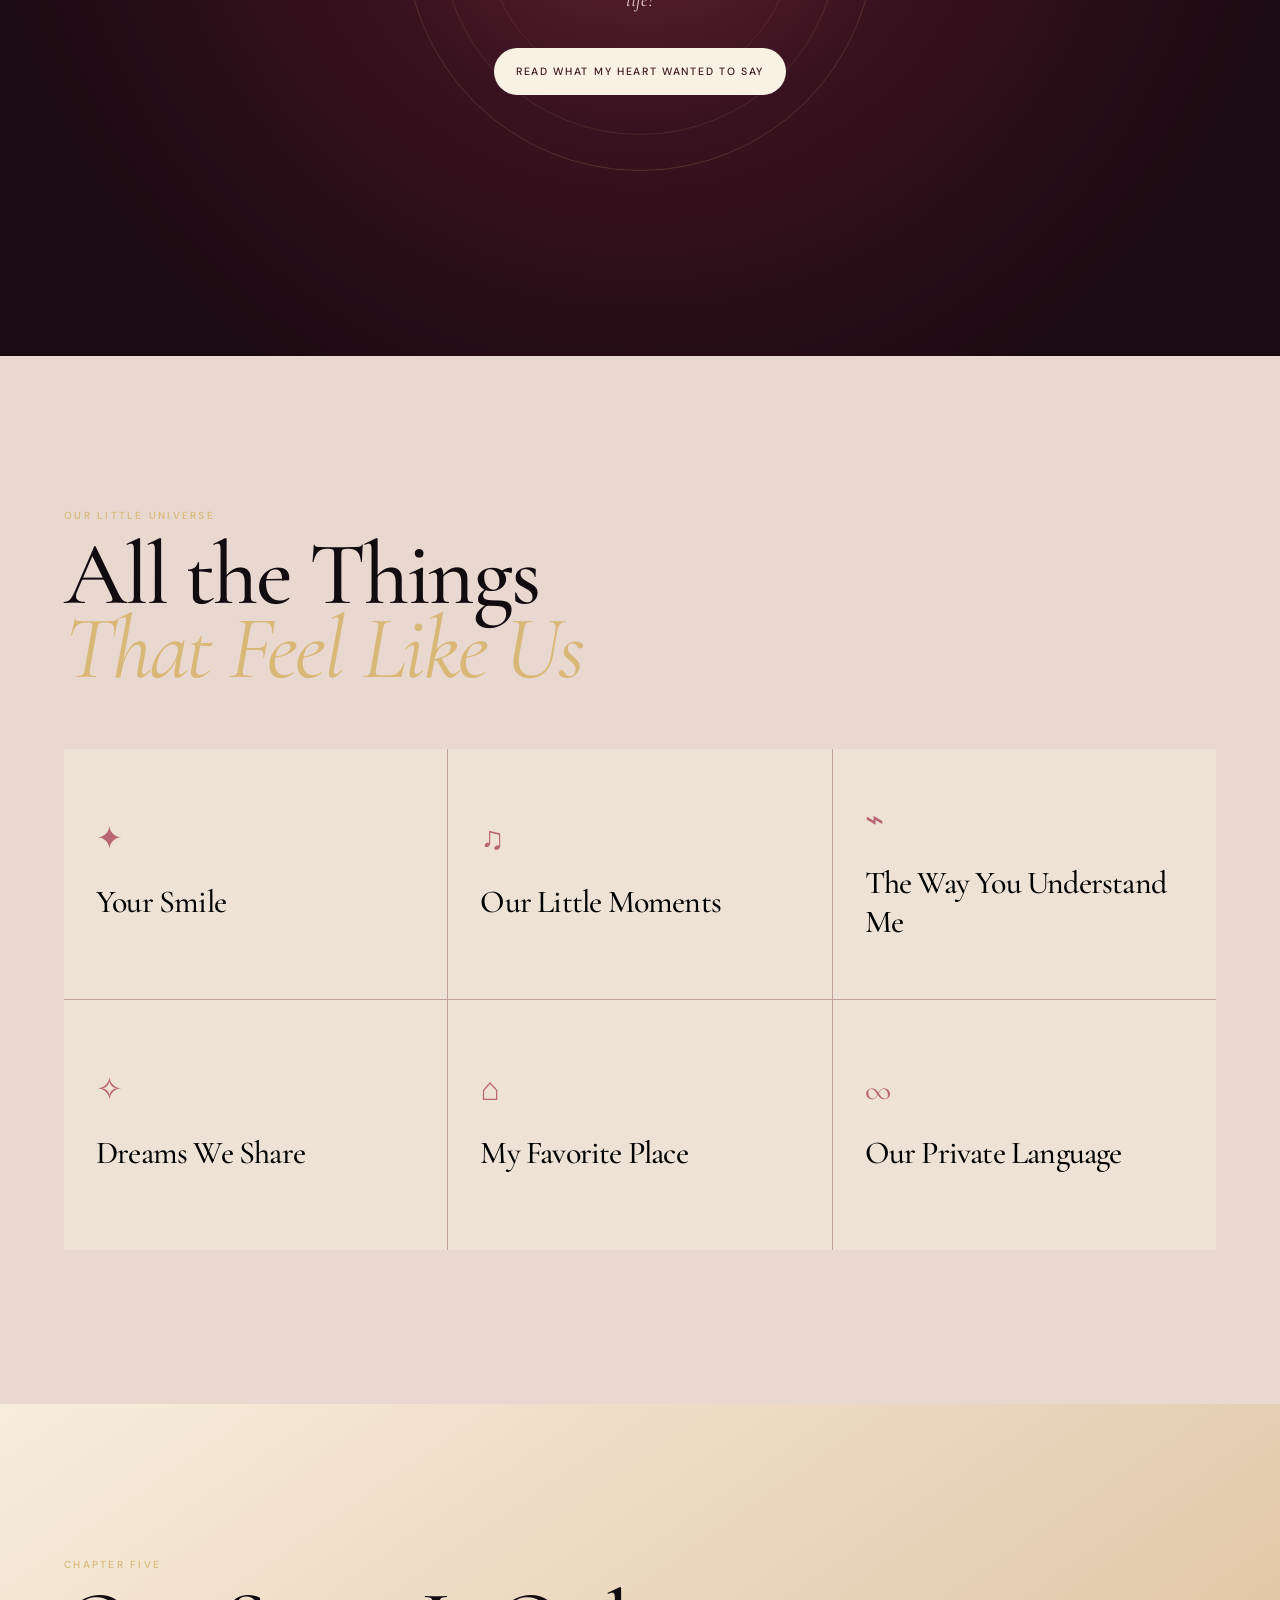
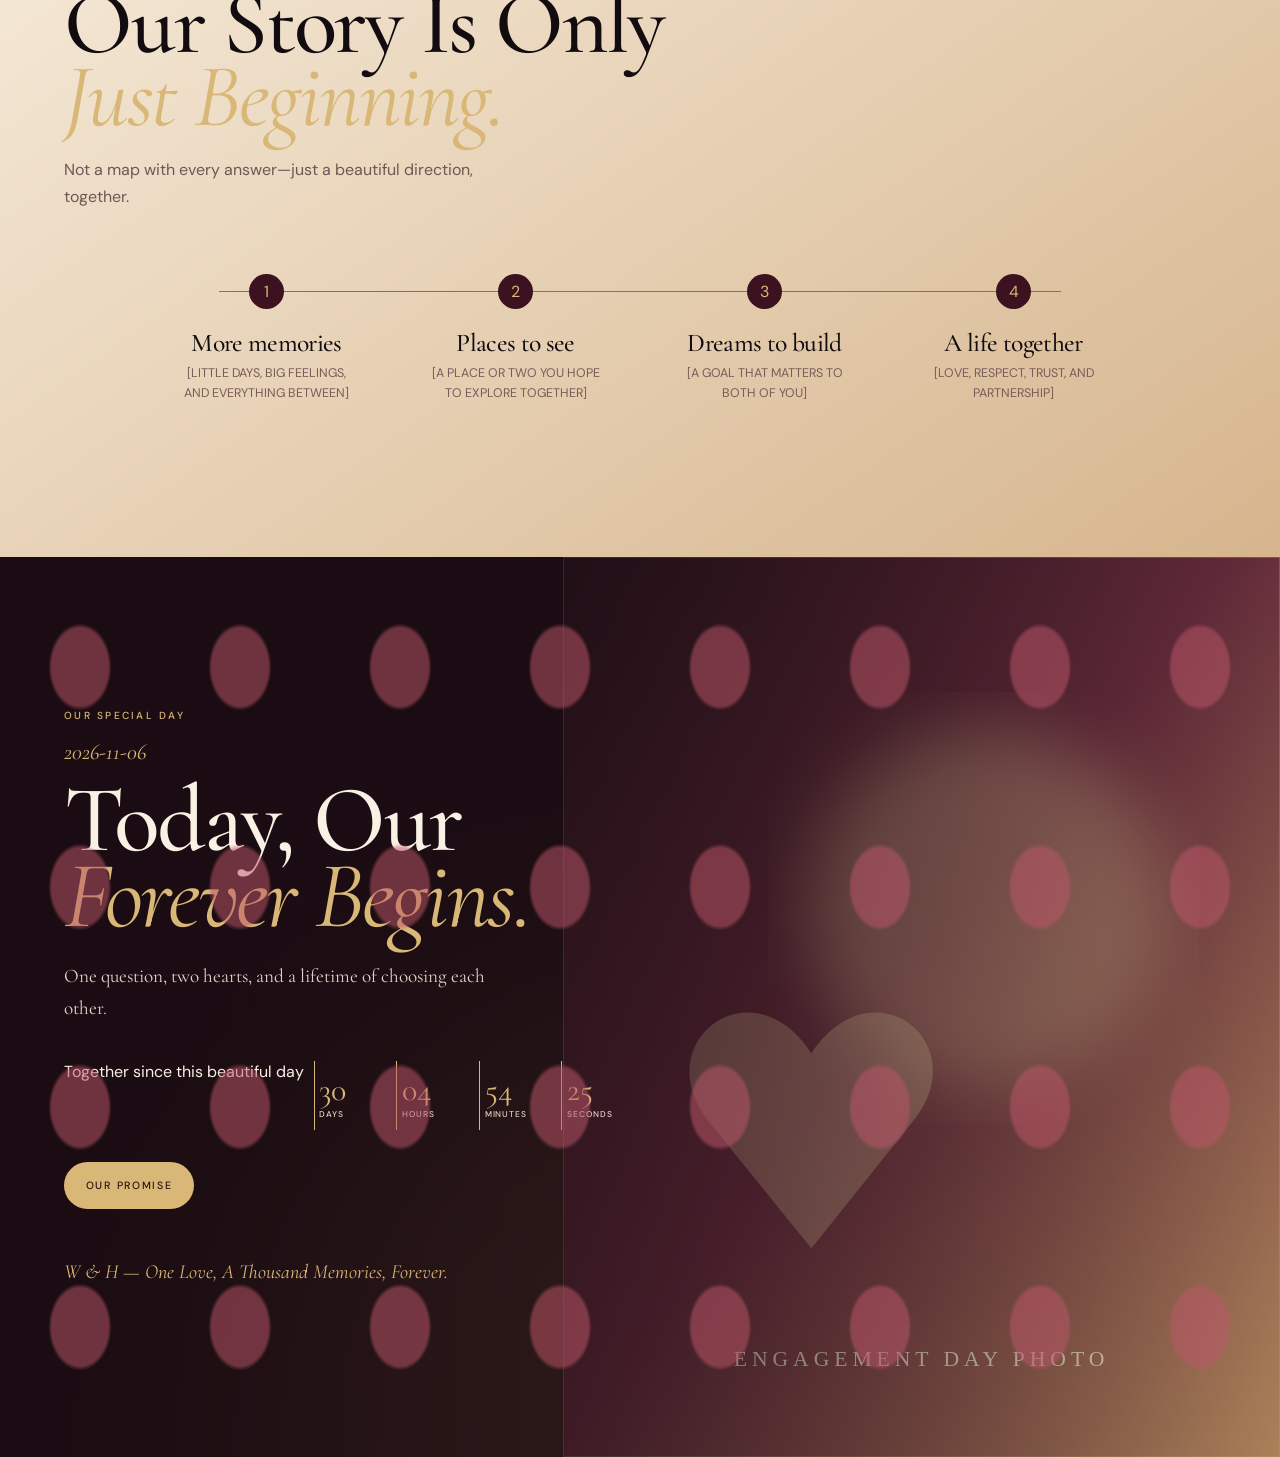
==== commit 9c3af1be: "Edit Hero Image v1" ====
--- a/index.html
+++ b/index.html
@@ -30,7 +30,7 @@
             <div class="ambient ambient-two"></div>
             <div class="stars" aria-hidden="true"></div>
             <div class="hero-photo photo-frame">
-                <img src="assets/images/hero-placeholder.svg" alt="A placeholder for a favorite photograph of W and H" fetchpriority="high" />
+                <img src="assets/images/hero-placeholder.jpg" alt="A placeholder for a favorite photograph of W and H" fetchpriority="high" />
             </div>
             <div class="hero-copy reveal visible">
                 <p class="eyebrow">A love story in progress</p>
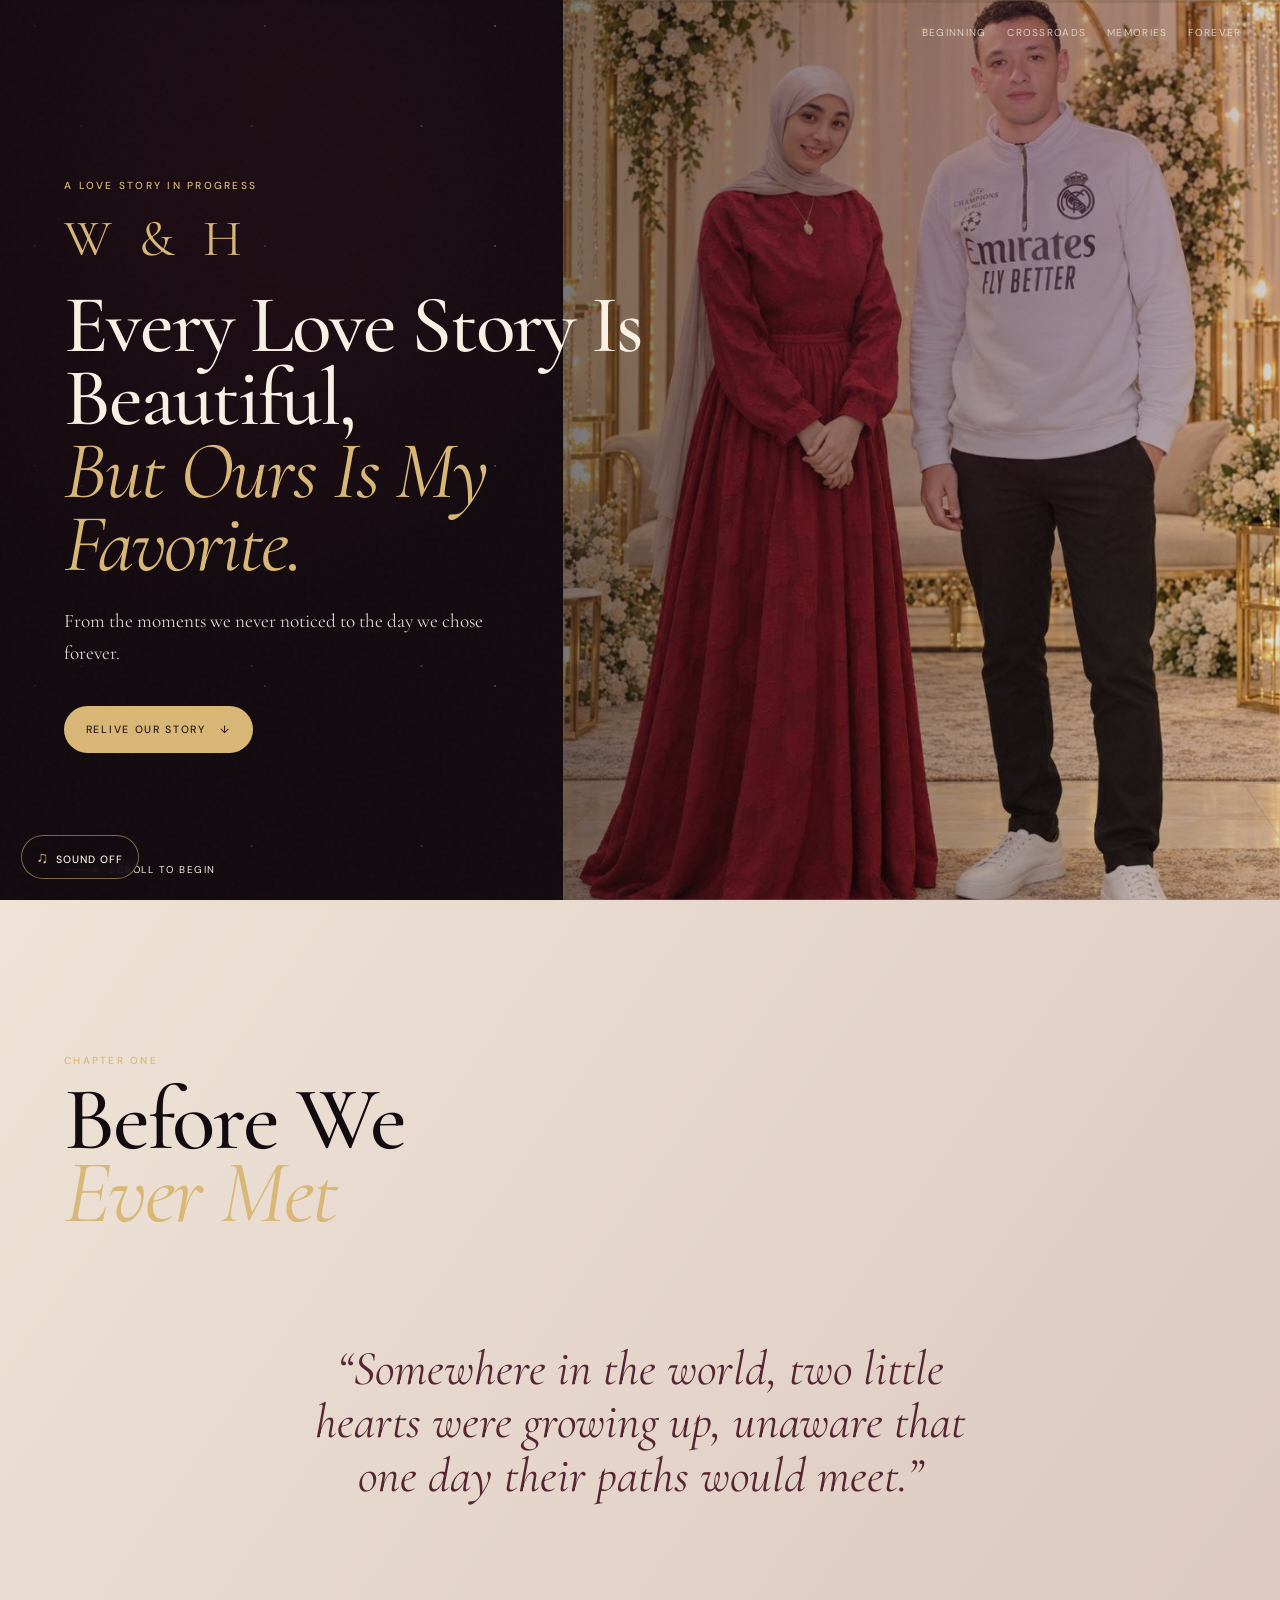
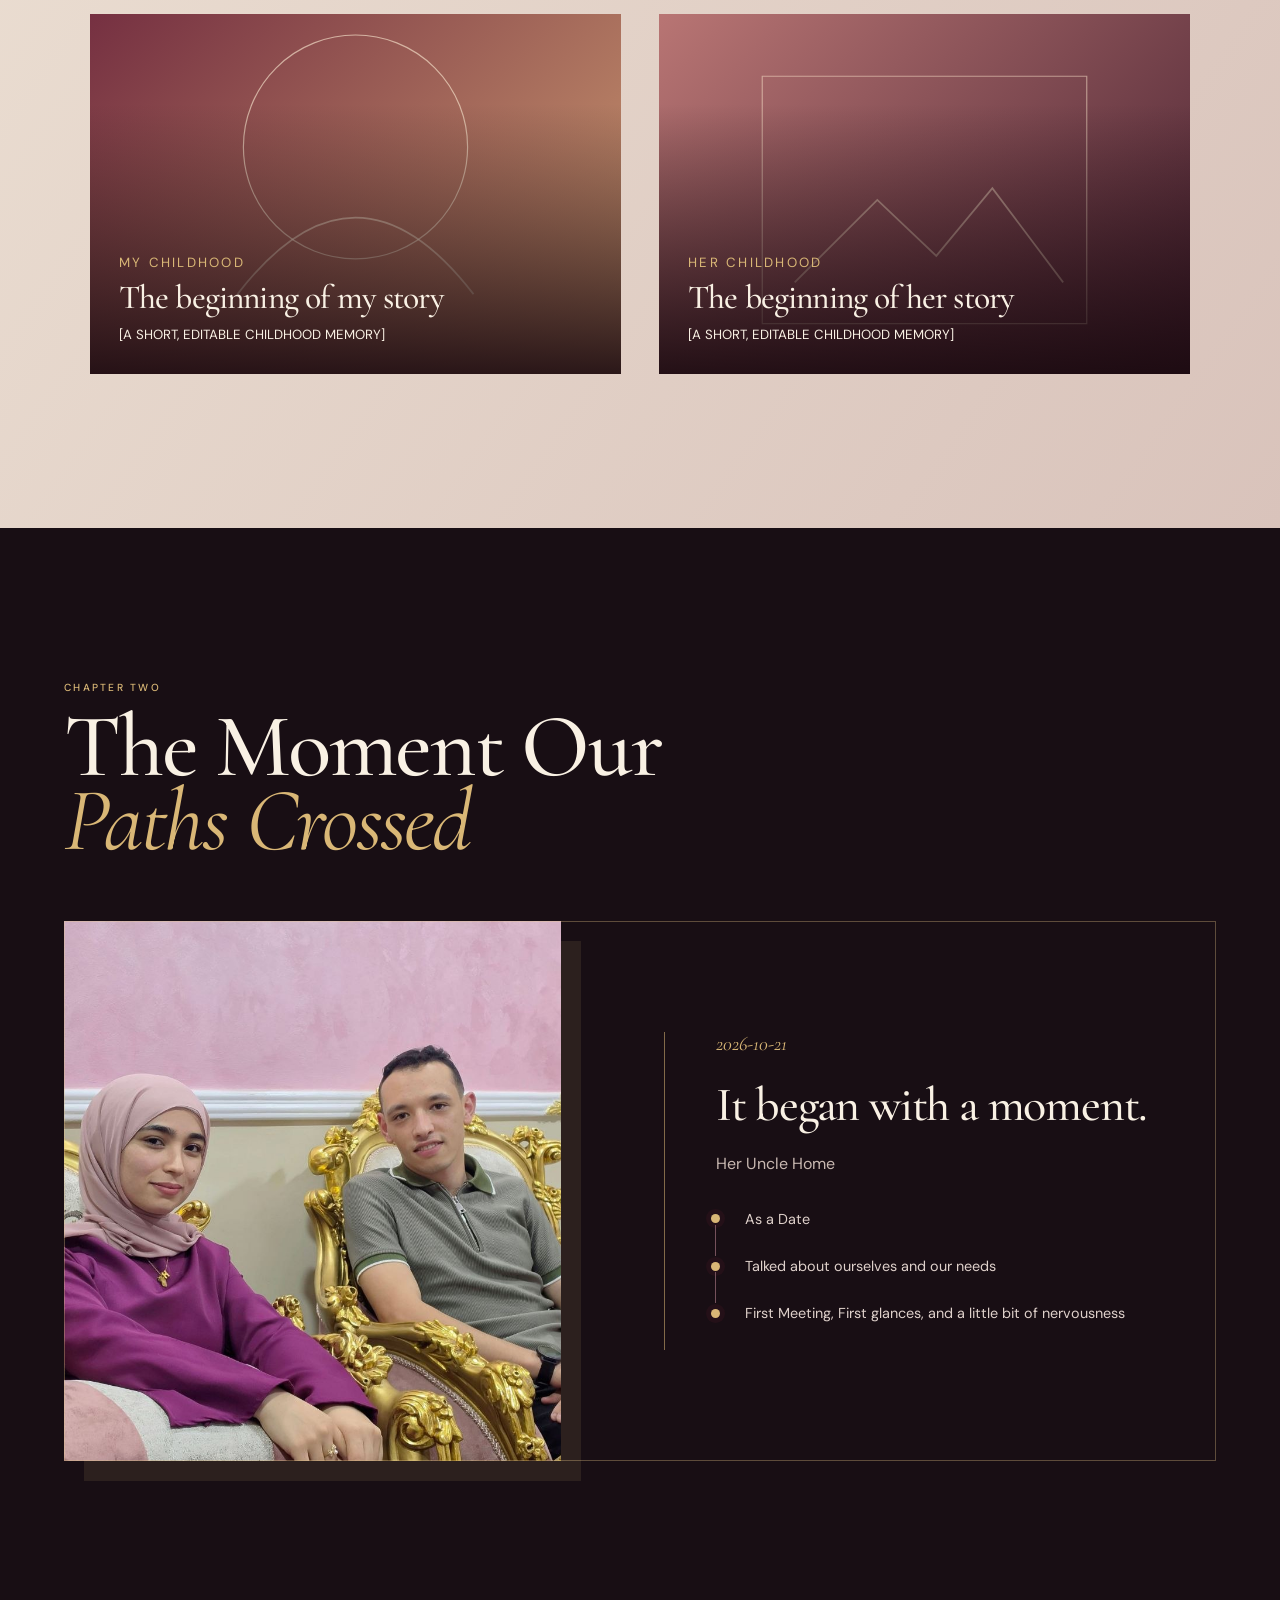
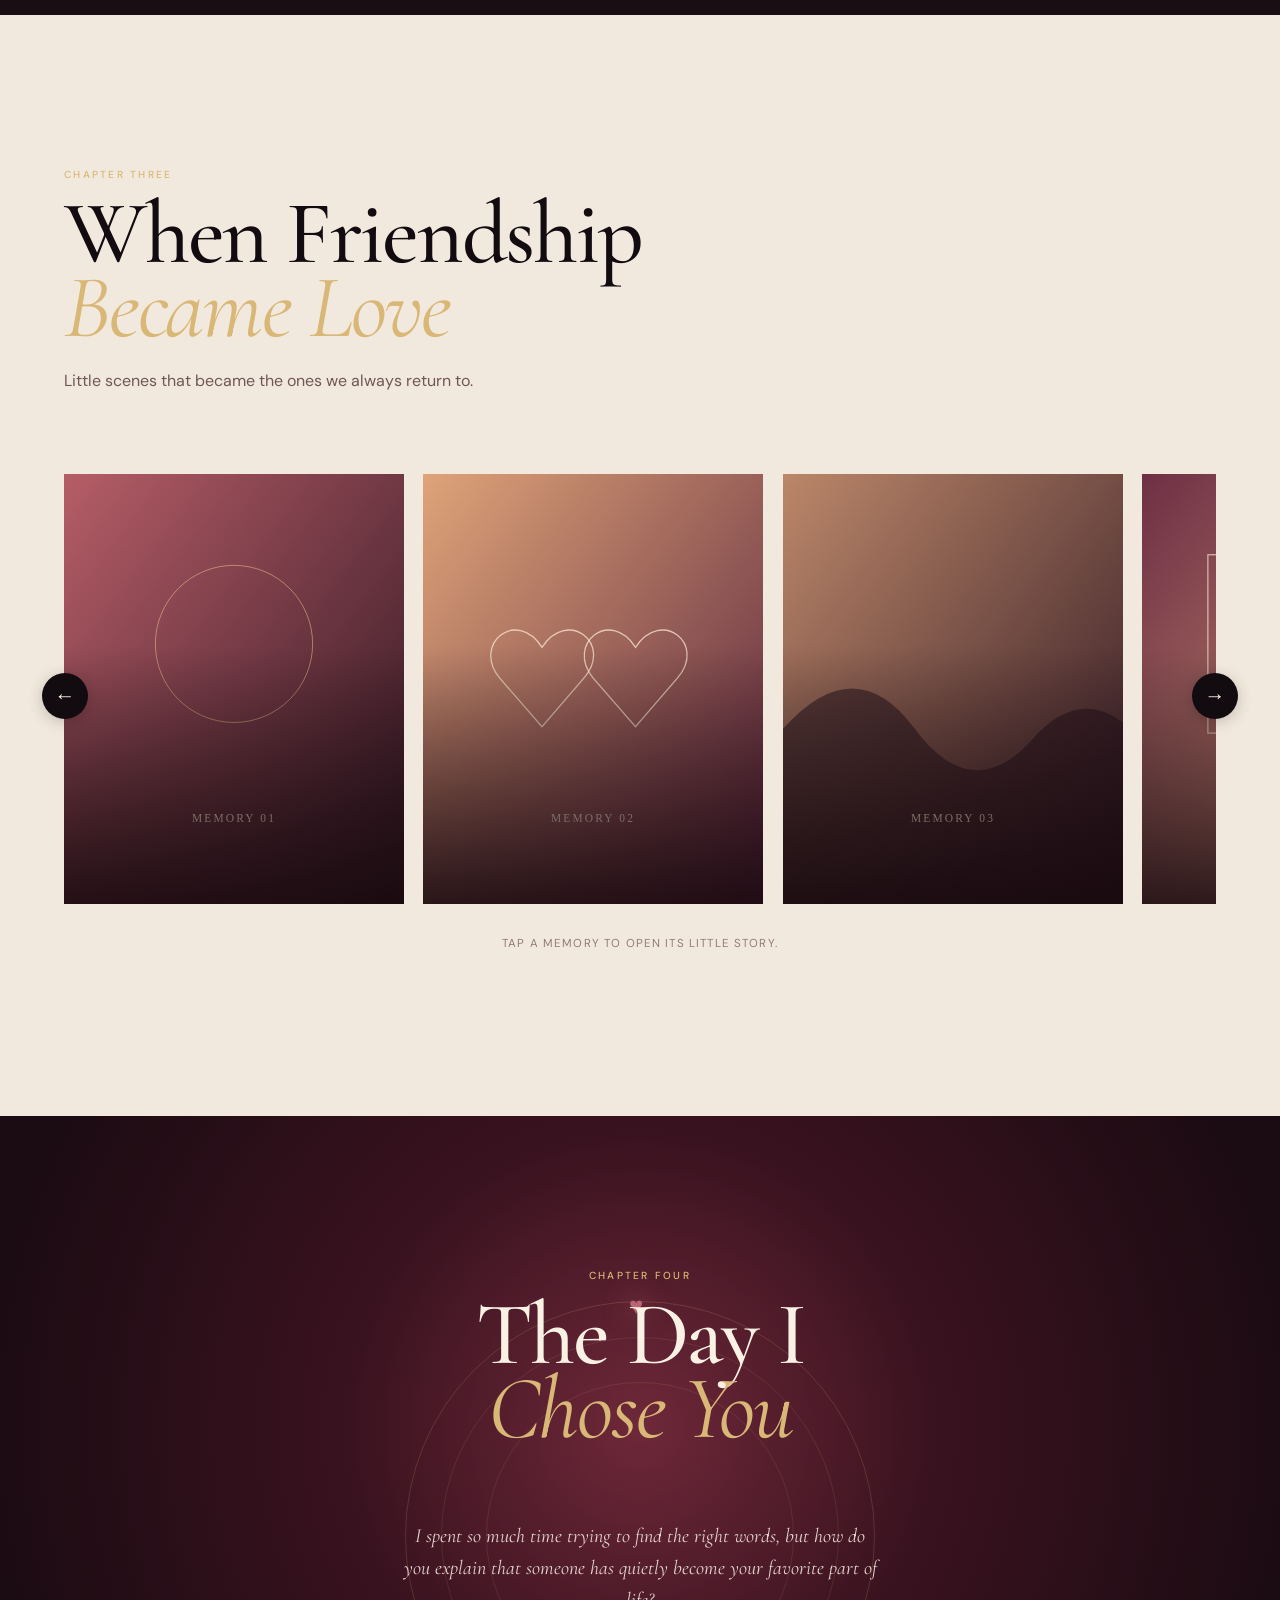
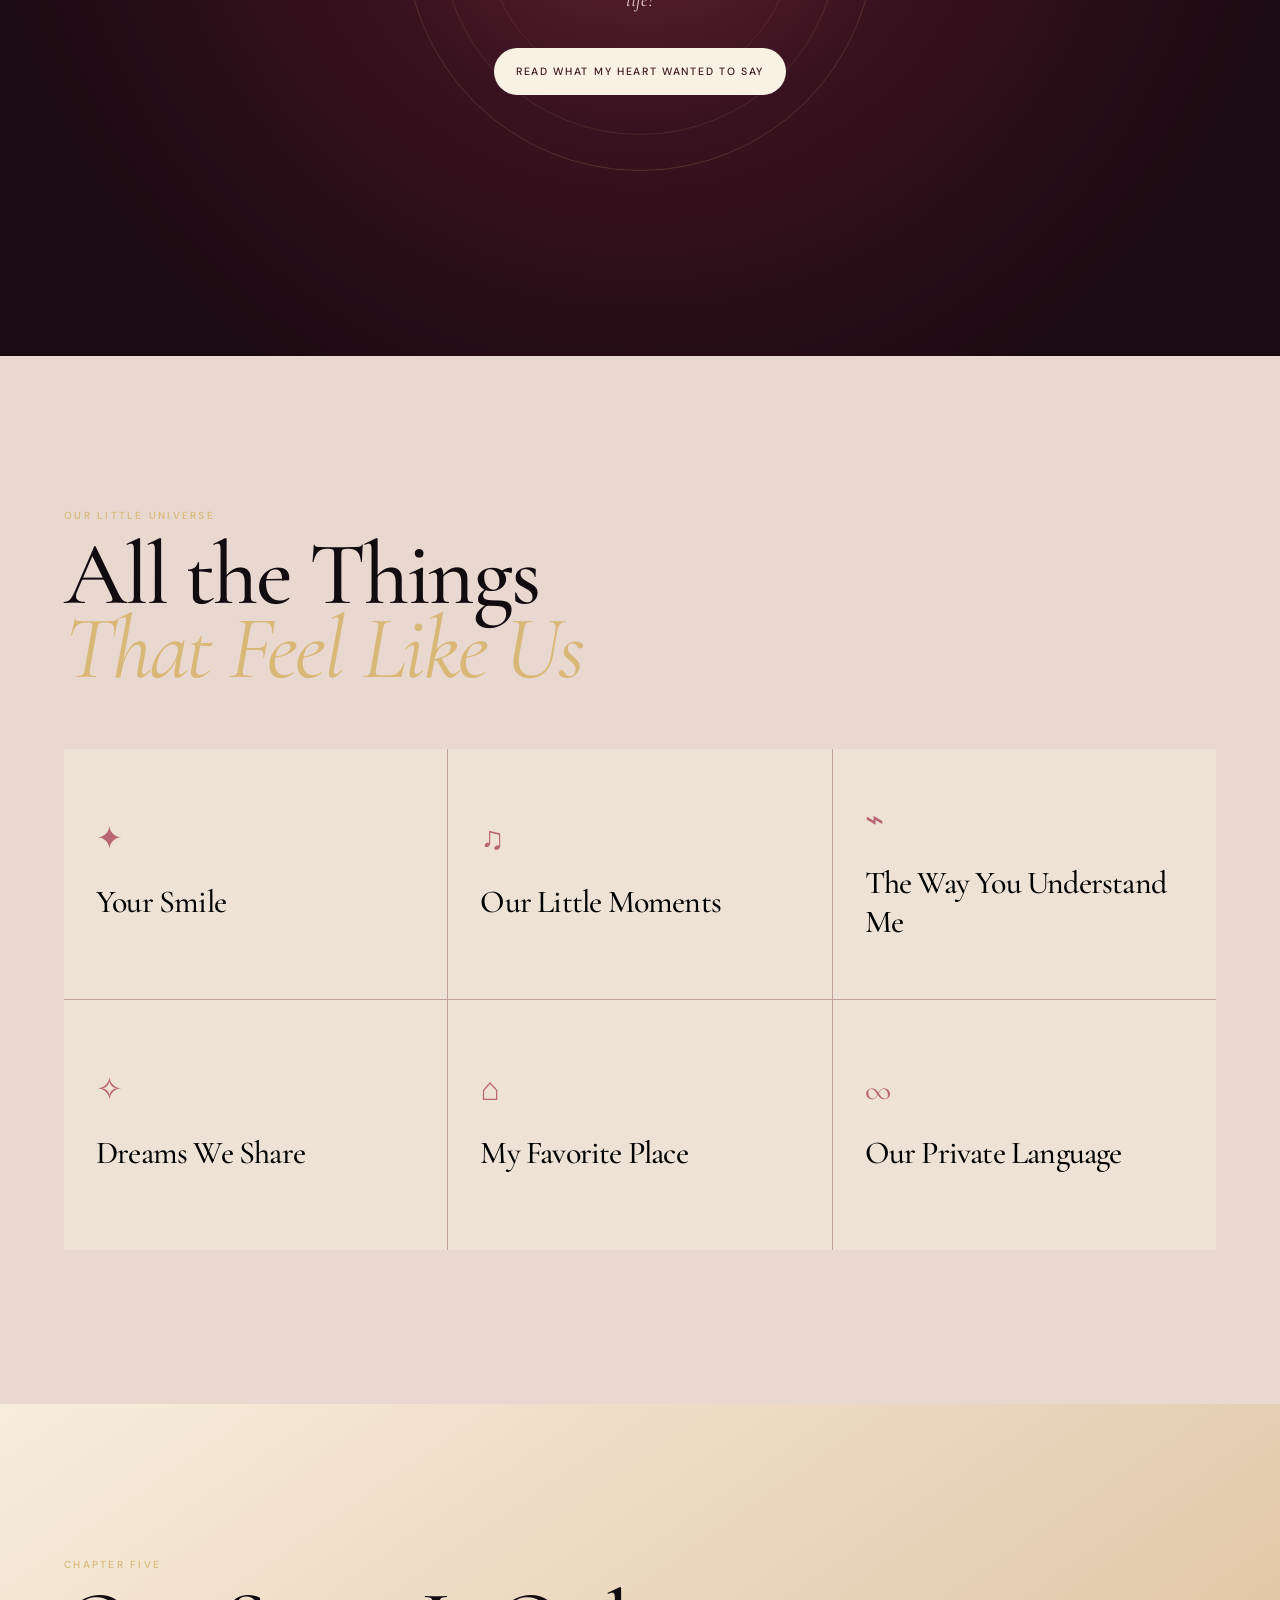
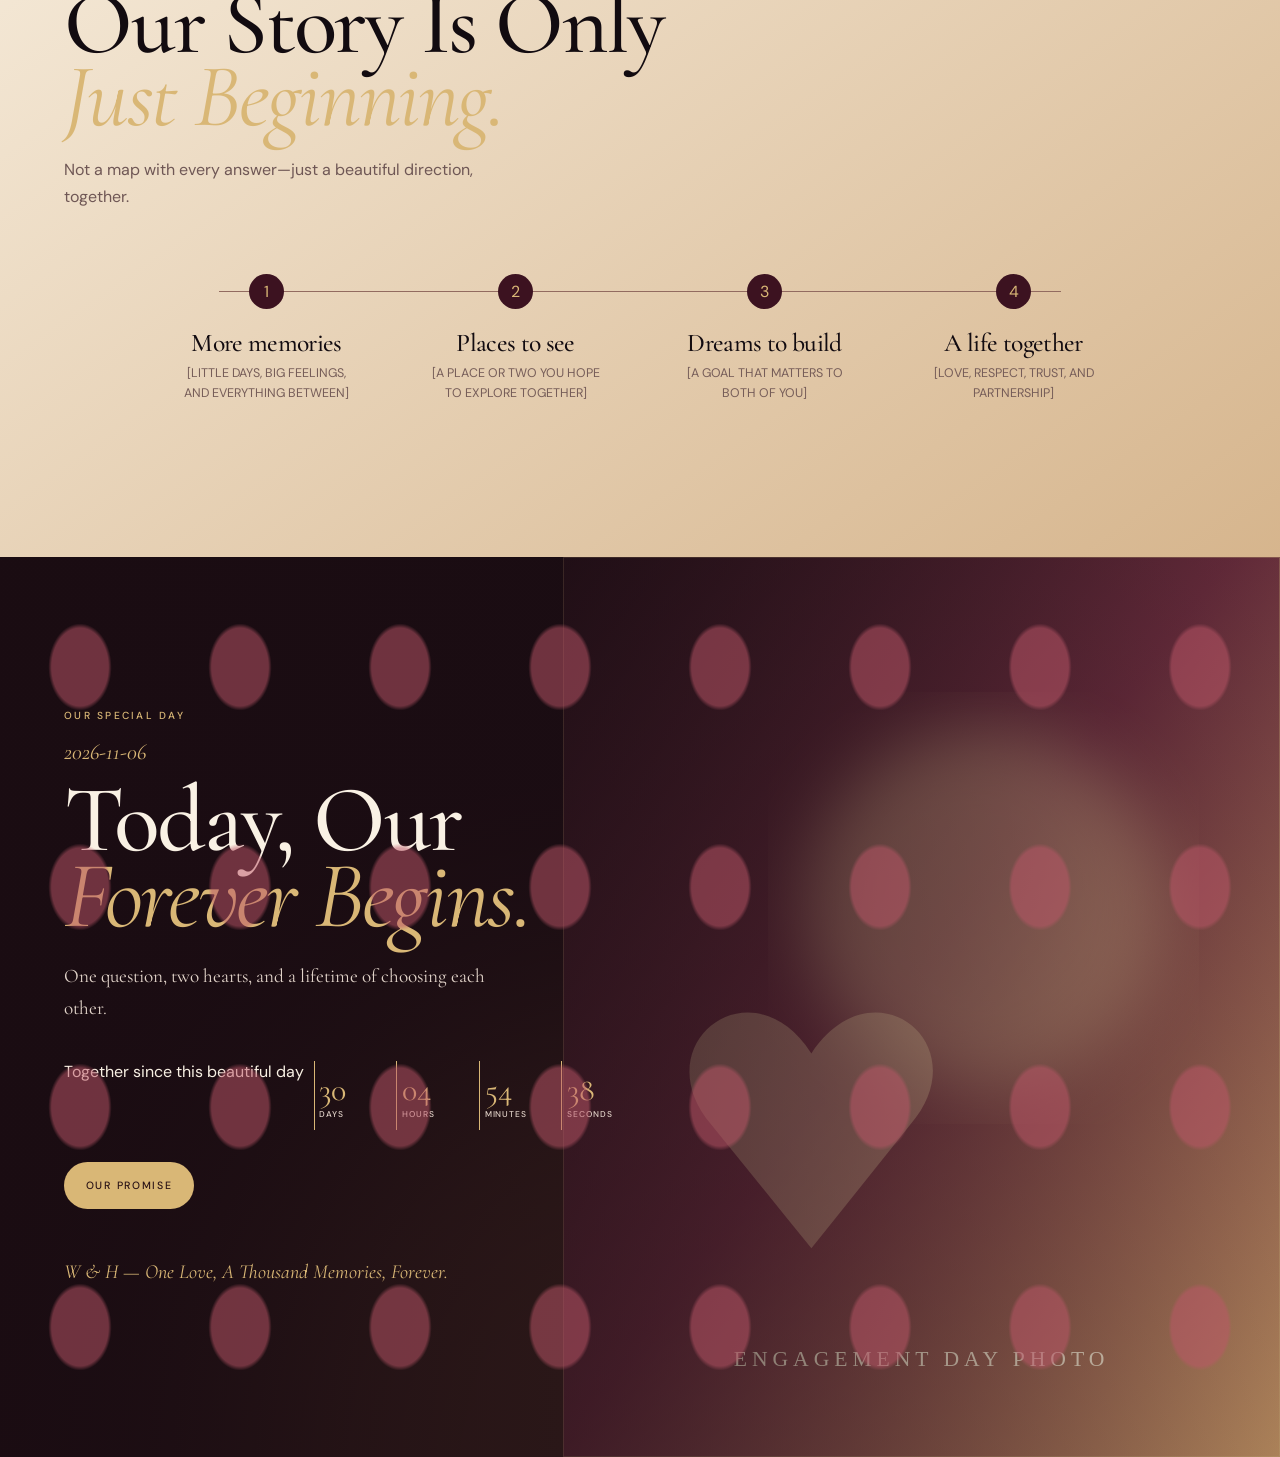
==== commit 327a73a3: "Meeting Section" ====
--- a/index.html
+++ b/index.html
@@ -67,11 +67,11 @@
             </div>
             <div class="crossed-layout">
                 <div class="meeting-image photo-frame reveal">
-                    <img src="assets/images/meeting-placeholder.svg" alt="Placeholder for the memory of our first meeting" loading="lazy" />
+                    <img src="assets/images/meeting-placeholder.jpg" alt="Placeholder for the memory of our first meeting" loading="lazy" />
                 </div>
                 <article class="meeting-story reveal">
                     <p class="meeting-date" data-meeting-date>
-                        [OUR FIRST MEETING DATE]
+                        22-Oct-2026
                     </p>
                     <h3>It began with a moment.</h3>
                     <p data-meeting-place>[WHERE WE FIRST MET]</p>
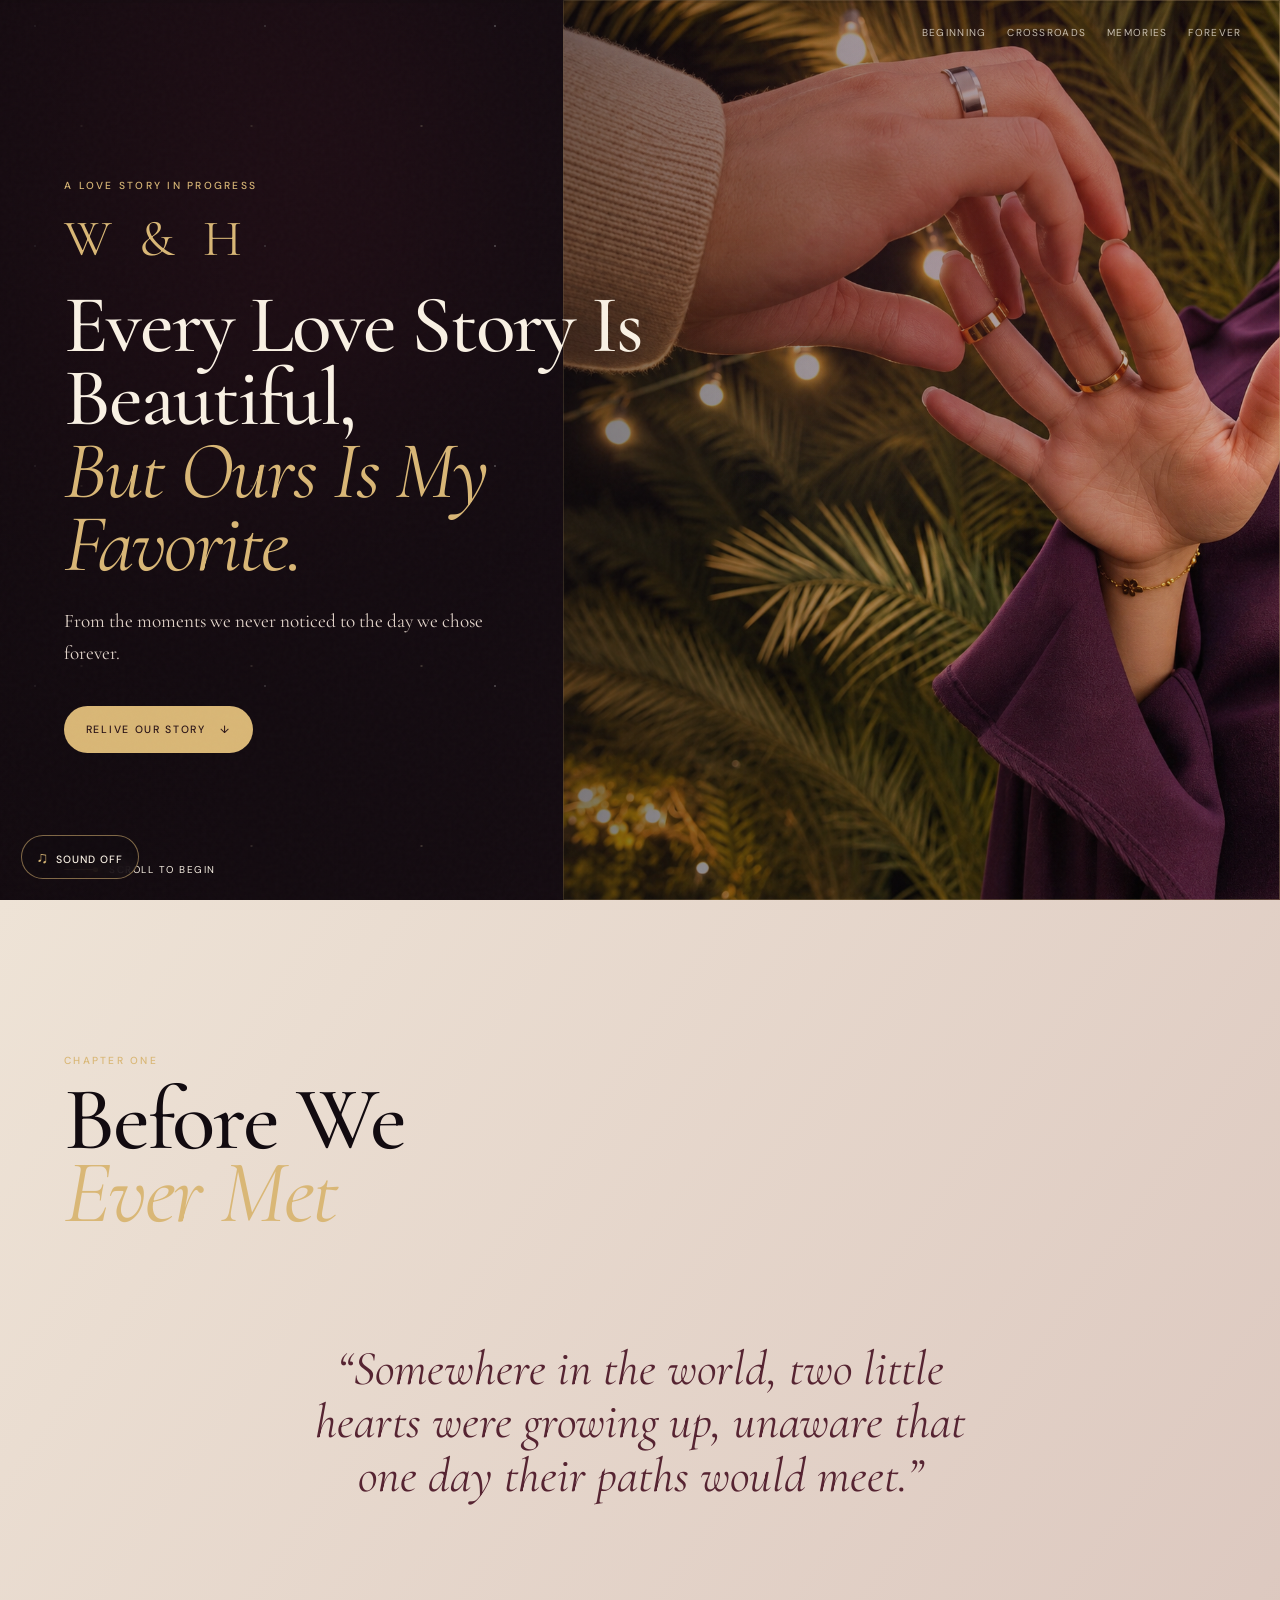
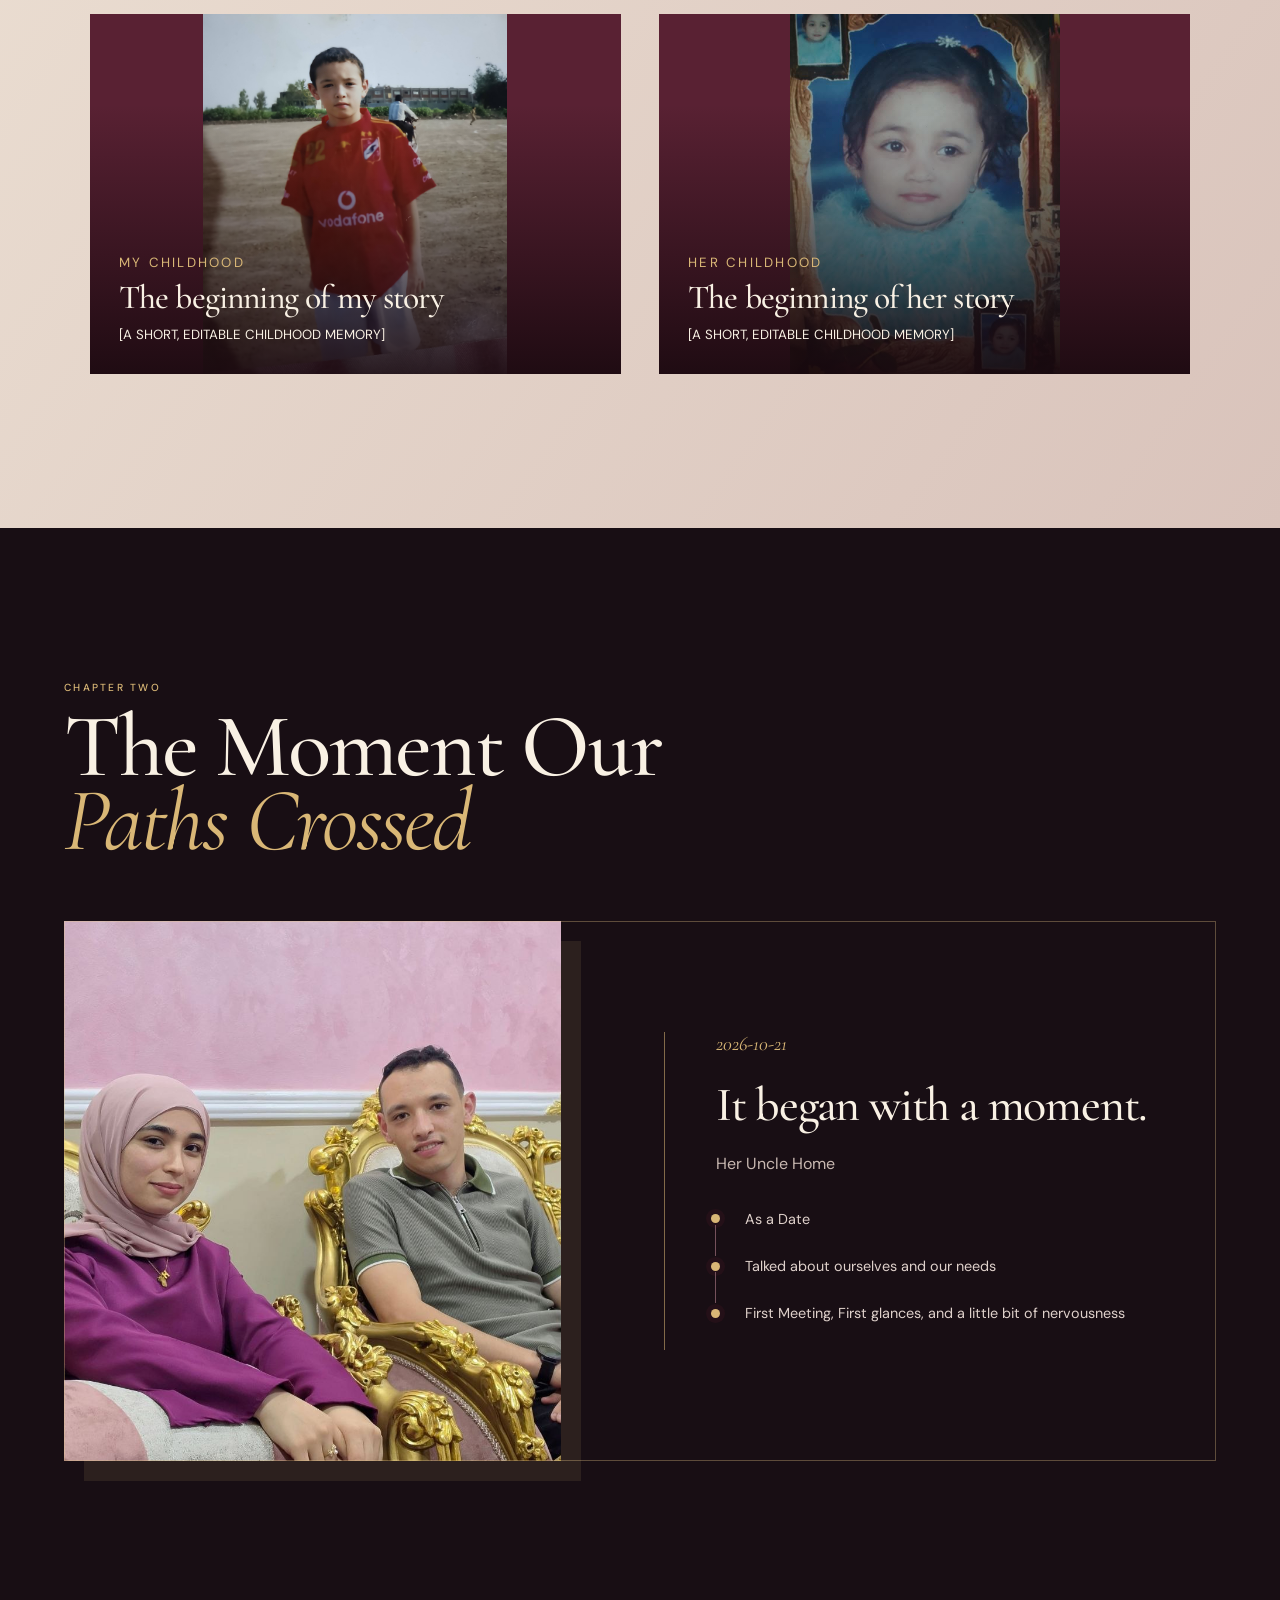
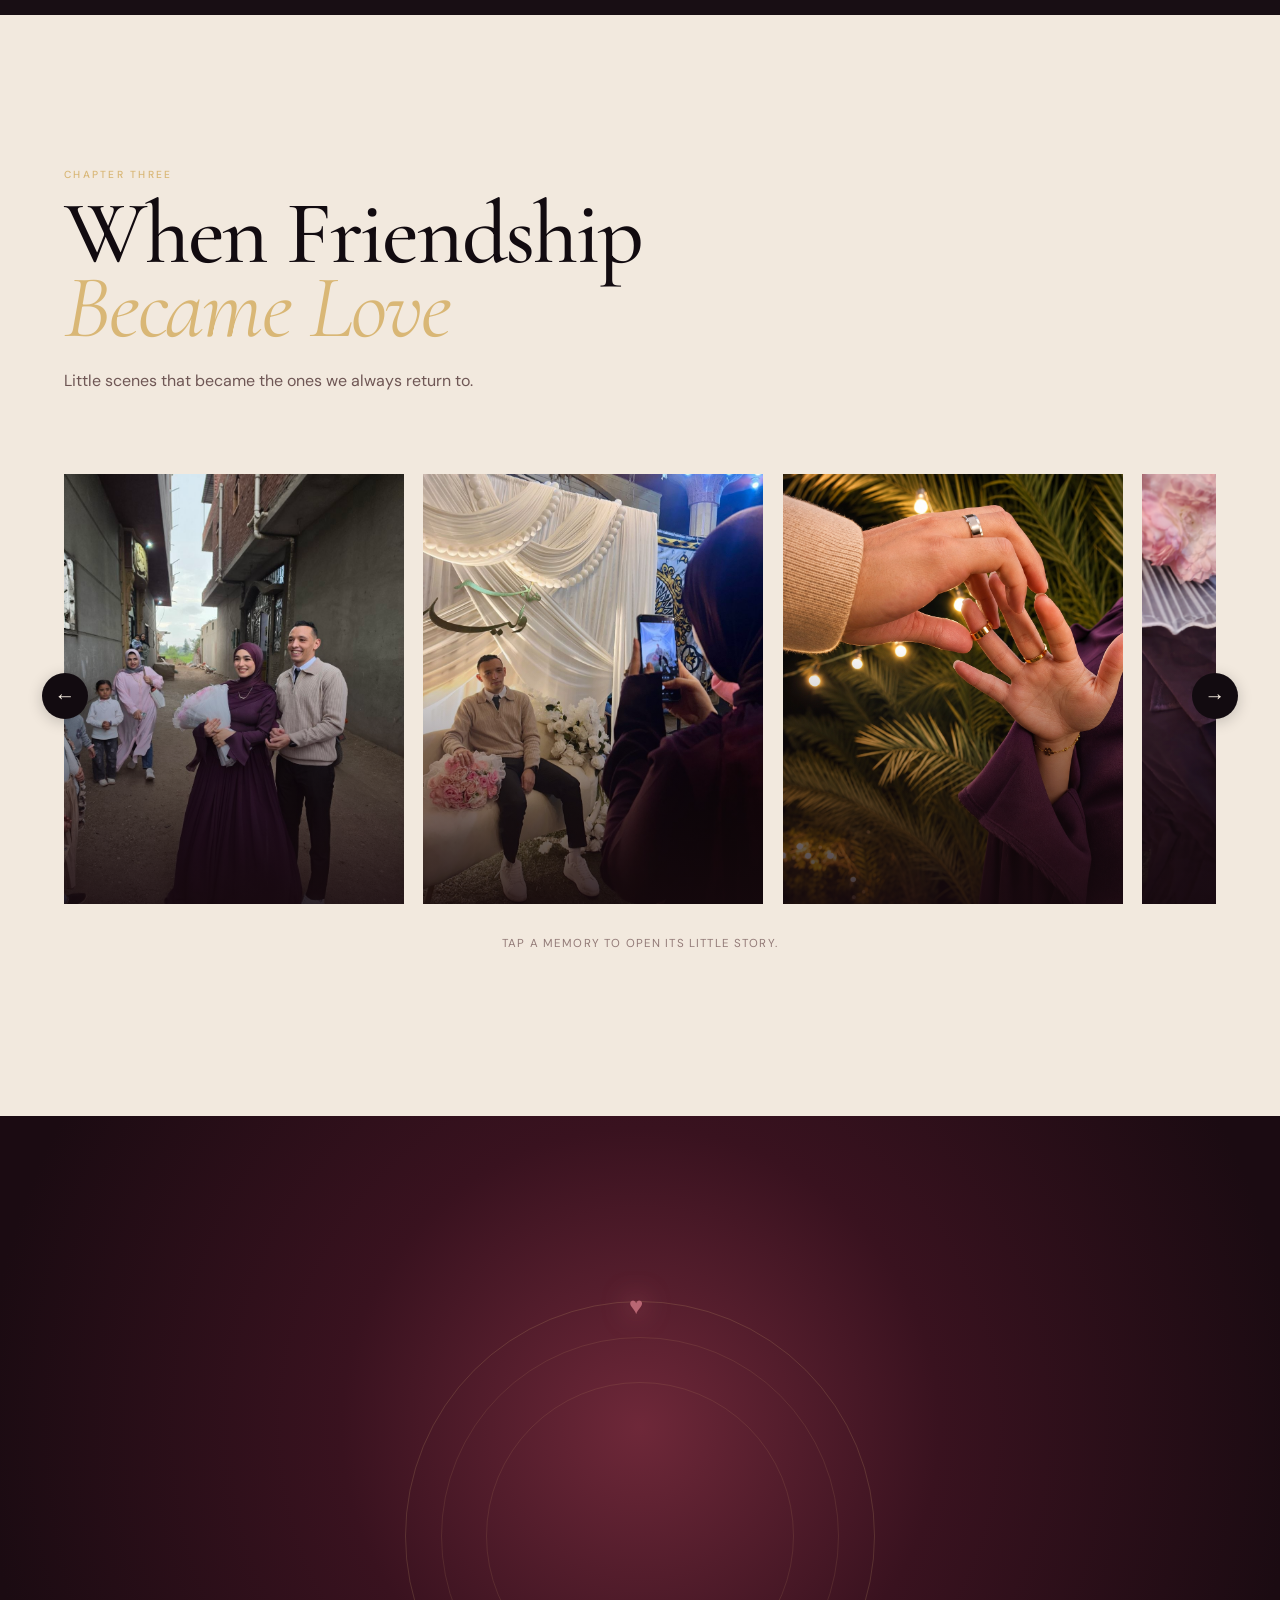
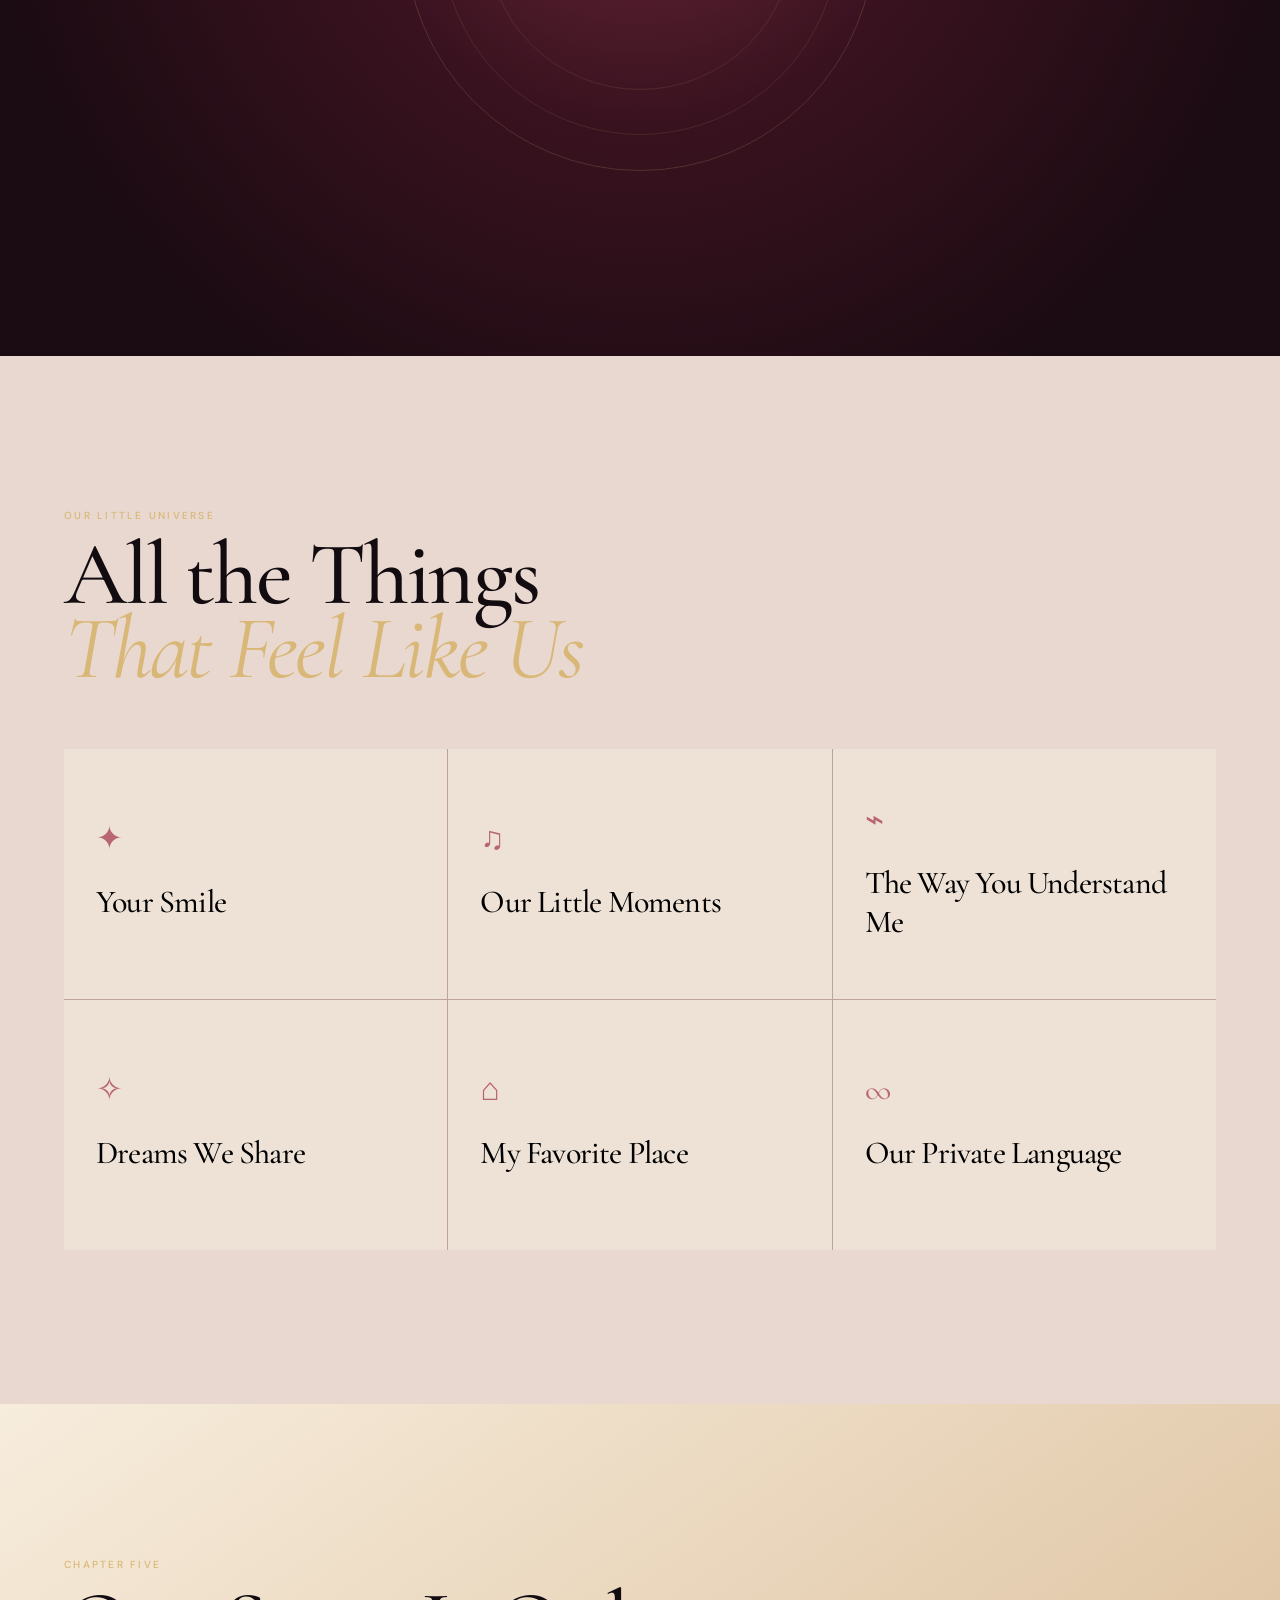
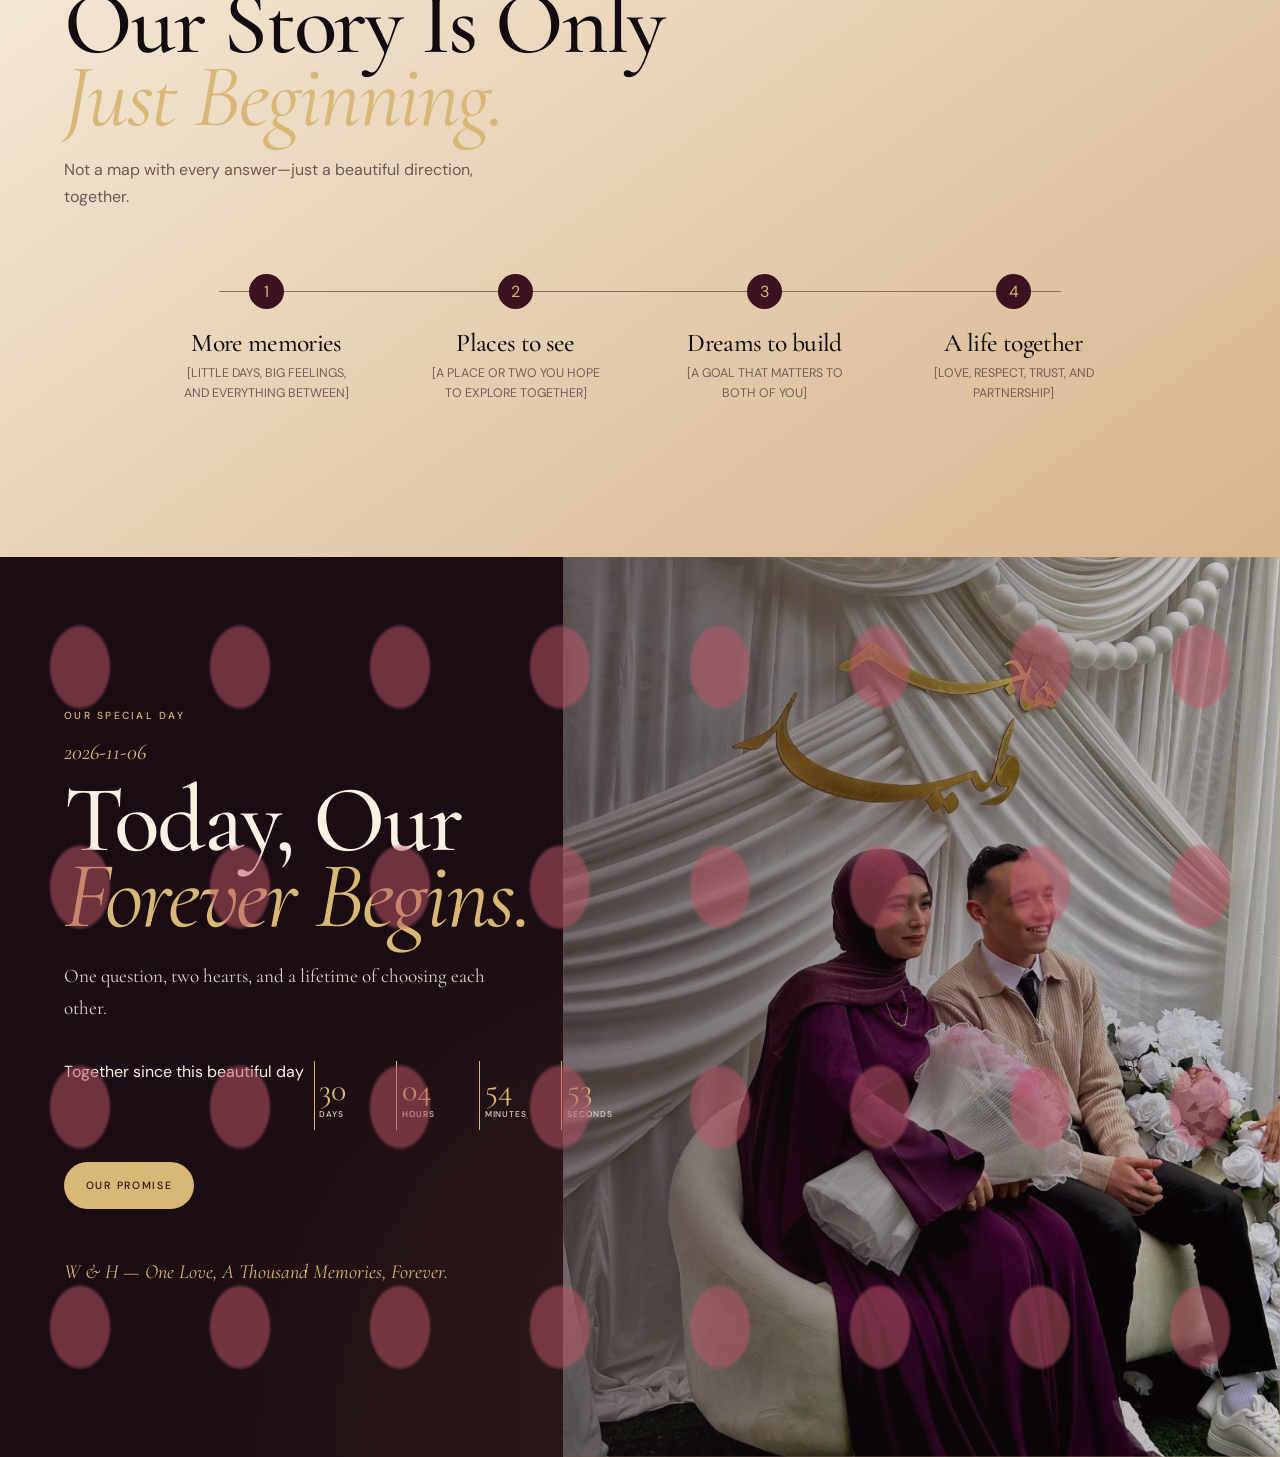
==== commit bd52731d: "Complete My Project" ====
--- a/index.html
+++ b/index.html
@@ -30,7 +30,7 @@
             <div class="ambient ambient-two"></div>
             <div class="stars" aria-hidden="true"></div>
             <div class="hero-photo photo-frame">
-                <img src="assets/images/hero-placeholder.jpg" alt="A placeholder for a favorite photograph of W and H" fetchpriority="high" />
+                <img src="assets/images/memo2.png" alt="A placeholder for a favorite photograph of W and H" fetchpriority="high" />
             </div>
             <div class="hero-copy reveal visible">
                 <p class="eyebrow">A love story in progress</p>
@@ -146,7 +146,7 @@
             <div class="petals" aria-hidden="true"></div>
             <div class="finale-glow" aria-hidden="true"></div>
             <div class="finale-photo photo-frame">
-                <img src="assets/images/engagement-placeholder.svg" alt="Placeholder for an engagement day photograph" loading="lazy" />
+                <img src="assets/images/hero-placeholder.jpg" alt="Placeholder for an engagement day photograph" loading="lazy" />
             </div>
             <div class="finale-copy reveal">
                 <p class="eyebrow">Our special day</p>
@@ -177,6 +177,7 @@
       </button>
         <figure>
             <img id="lightboxImage" src="" alt="" />
+            <video id="lightboxVideo" controls playsinline hidden></video>
             <figcaption>
                 <p class="eyebrow" id="lightboxDate"></p>
                 <h3 id="lightboxTitle"></h3>
--- a/css/style.css
+++ b/css/style.css
@@ -1 +1,1178 @@
-:root{--ink:#120b10;--wine:#3c1220;--burgundy:#5b1b2c;--rose:#b86673;--blush:#e8b8ae;--ivory:#f9f1e4;--champagne:#d9b776;--muted:#af9d98;--paper:#e9ddcf;--serif:"Cormorant Garamond",Georgia,serif;--sans:"DM Sans",Arial,sans-serif;--script:"Parisienne",cursive}*{box-sizing:border-box}html{scroll-behavior:smooth}body{margin:0;color:var(--ink);background:var(--paper);font-family:var(--sans);font-size:16px;overflow-x:hidden}.skip-link{position:fixed;top:8px;left:8px;z-index:30;background:var(--ivory);color:var(--ink);padding:10px;transform:translateY(-150%)}.skip-link:focus{transform:none}.grain{position:fixed;inset:0;z-index:20;pointer-events:none;opacity:.055;background-image:url("data:image/svg+xml,%3Csvg viewBox='0 0 220 220' xmlns='http://www.w3.org/2000/svg'%3E%3Cfilter id='n'%3E%3CfeTurbulence type='fractalNoise' baseFrequency='.9' numOctaves='4' stitchTiles='stitch'/%3E%3C/filter%3E%3Crect width='100%25' height='100%25' filter='url(%23n)' opacity='.4'/%3E%3C/svg%3E")}.page-progress{position:fixed;top:0;left:0;right:0;height:3px;background:rgba(18,11,16,.1);z-index:35}.page-progress span{display:block;width:0;height:100%;background:var(--champagne)}.story-nav{position:fixed;display:flex;gap:1.3rem;z-index:19;top:1.6rem;right:3vw}.story-nav a{font-size:.63rem;letter-spacing:.13em;text-transform:uppercase;color:var(--ivory);text-decoration:none;opacity:.75;transition:.25s}.story-nav a:hover,.story-nav a:focus-visible{opacity:1;color:var(--champagne)}.music-toggle{position:fixed;bottom:1.3rem;left:1.3rem;z-index:19;border:1px solid rgba(218,183,118,.55);border-radius:999px;background:rgba(18,11,16,.66);backdrop-filter:blur(8px);color:var(--ivory);padding:.65rem .9rem;font:500 .66rem var(--sans);letter-spacing:.1em;text-transform:uppercase;cursor:pointer}.music-toggle span:first-child{color:var(--champagne);font-size:1rem;margin-right:.4rem}.section{min-height:100svh;position:relative}.section-pad{padding:clamp(5.5rem,12vw,10rem) max(5vw,1.5rem)}.hero{isolation:isolate;overflow:hidden;display:grid;align-items:center;background:#160d13}.hero:after,.finale:after{content:"";position:absolute;inset:0;z-index:-1;background:linear-gradient(90deg,rgba(18,10,15,.91) 0%,rgba(18,10,15,.55) 45%,rgba(18,10,15,.12) 100%)}.ambient{position:absolute;border-radius:50%;filter:blur(110px);z-index:-1;opacity:.43}.ambient-one{height:50vw;width:50vw;background:#76253a;left:-15%;top:-15%;animation:float 12s ease-in-out infinite}.ambient-two{height:38vw;width:38vw;background:#ad8158;right:-20%;bottom:-20%;animation:float 14s 2s ease-in-out infinite reverse}.stars{position:absolute;inset:0;z-index:-1;opacity:.5;background-image:radial-gradient(#f9e5bc 1px,transparent 1.5px),radial-gradient(#fff 1px,transparent 1.5px);background-size:170px 180px,230px 220px;background-position:15% 30%,80% 20%;animation:starblink 6s ease-in-out infinite}.hero-photo,.finale-photo{position:absolute;right:0;top:0;width:56%;height:100%;z-index:-1}.photo-frame{overflow:hidden}.photo-frame:after{content:"";position:absolute;inset:0;box-shadow:inset 0 0 0 1px rgba(224,193,132,.35)}.photo-frame img{display:block;width:100%;height:100%;object-fit:cover;transform:scale(1.04);animation:slowZoom 15s ease-in-out infinite alternate}.hero-copy{padding:8rem 5vw 6rem;width:min(780px,92%)}.eyebrow{margin:0 0 1rem;color:var(--champagne);font:500 .64rem var(--sans);letter-spacing:.22em;text-transform:uppercase}.monogram{margin:.1rem 0 1.2rem;color:var(--champagne);font:400 clamp(1.7rem,4vw,3.2rem) var(--serif);letter-spacing:.15em}.monogram i{font-size:.7em;font-style:italic;color:var(--rose)}h1,h2,h3,p{margin-top:0}h1,h2,h3{font-family:var(--serif);font-weight:500;letter-spacing:-.025em}h1{font-size:clamp(3rem,6.4vw,6rem);line-height:.89;color:var(--ivory);margin-bottom:1.5rem}h1 em,h2 em{font-weight:400}h1 em,h2 em{color:var(--champagne)}.lede{color:#e1d3c9;font:400 clamp(1rem,1.6vw,1.2rem)/1.7 var(--serif);max-width:460px;margin-bottom:2.25rem}.button{border-radius:999px;padding:1rem 1.3rem;border:1px solid transparent;text-decoration:none;display:inline-flex;align-items:center;gap:.9rem;font:500 .66rem var(--sans);letter-spacing:.16em;text-transform:uppercase;cursor:pointer;transition:transform .25s,background .25s,color .25s}.button:hover,.button:focus-visible{transform:translateY(-3px);outline:2px solid var(--blush);outline-offset:3px}.button-gold{background:var(--champagne);color:#2b1417}.button-ivory{background:var(--ivory);color:#3b1720}.scroll-cue{position:absolute;bottom:1.5rem;left:5vw;color:var(--ivory);font-size:.62rem;letter-spacing:.15em;text-transform:uppercase;text-decoration:none;display:flex;align-items:center;gap:.7rem}.scroll-cue span{display:block;width:34px;height:1px;background:var(--champagne);position:relative}.scroll-cue span:after{content:"";position:absolute;width:5px;height:5px;border-radius:50%;right:0;top:-2px;background:var(--champagne);animation:scrollDot 1.8s infinite}.intro{background:linear-gradient(125deg,#eee3d6,#d9c3bb)}.section-heading{max-width:700px}.section-heading h2{font-size:clamp(3.2rem,7vw,6.8rem);line-height:.82;margin-bottom:1.4rem}.section-intro{max-width:420px;line-height:1.7;color:#6f5755}.pull-quote{max-width:700px;margin:clamp(4rem,9vw,7rem) auto;font:italic clamp(1.65rem,3.8vw,3.2rem)/1.1 var(--serif);color:#562432;text-align:center}.origin-grid{display:grid;grid-template-columns:repeat(2,minmax(0,1fr));gap:clamp(1rem,3vw,3rem);max-width:1100px;margin:auto}.origin-card{min-height:360px;position:relative;overflow:hidden;padding:1.8rem;display:flex;flex-direction:column;justify-content:end;color:var(--ivory);background:#592133;isolation:isolate}.origin-card img{position:absolute;inset:0;width:100%;height:100%;object-fit:cover;z-index:-2;transition:transform .7s}.origin-card:before{content:"";position:absolute;inset:0;z-index:-1;background:linear-gradient(transparent 25%,rgba(25,9,15,.9))}.origin-card:hover img{transform:scale(1.06)}.origin-card small{color:var(--champagne);letter-spacing:.17em;text-transform:uppercase}.origin-card h3{font-size:2.1rem;margin:.4rem 0}.origin-card p{font-size:.83rem;line-height:1.55;margin:0}.dark-section{background:#180e14;color:var(--ivory);overflow:hidden}.dark-section:before{content:"";position:absolute;inset:0;background:radial-gradient(circle at 80% 20%,#6d253b44,transparent 34%)}.light h2{color:var(--ivory)}.crossed-layout{position:relative;z-index:1;display:grid;grid-template-columns:minmax(260px,.9fr) minmax(300px,1fr);gap:clamp(2.5rem,8vw,9rem);max-width:1170px;margin:4rem auto 0;align-items:center}.meeting-image{height:540px;transform:rotate(-3deg);box-shadow:20px 20px 0 rgba(217,183,118,.1)}.meeting-story{border-left:1px solid rgba(217,183,118,.55);padding-left:clamp(1.5rem,4vw,4rem)}.meeting-date{color:var(--champagne);font:italic 1.25rem var(--serif)}.meeting-story h3{font-size:3rem;margin:.2rem 0 1rem}.meeting-story>p:not(.meeting-date){color:#c8b8b1;line-height:1.7}.storyline{padding:0;margin:2rem 0 0;list-style:none}.storyline li{position:relative;padding:0 0 1.6rem 1.8rem;color:#dfd1cb;font-size:.9rem;line-height:1.5}.storyline li:before{content:"";position:absolute;left:-5px;top:.35rem;width:9px;height:9px;border-radius:50%;background:var(--champagne);box-shadow:0 0 0 5px #241018}.storyline li:after{content:"";position:absolute;left:-1px;top:1rem;bottom:0;width:1px;background:#75515b}.storyline li:last-child:after{display:none}.memories{background:#f2e9de}.memory-rail-wrap{position:relative;margin-top:4rem;max-width:1400px;margin-inline:auto}.memory-rail{display:flex;gap:1.2rem;overflow:auto;scroll-snap-type:x mandatory;padding:1rem .2rem 2rem;scroll-behavior:smooth;scrollbar-width:none}.memory-rail::-webkit-scrollbar{display:none}.memory-card{flex:0 0 min(76vw,340px);height:430px;scroll-snap-align:start;position:relative;border:0;background:#5b1c2d;padding:0;cursor:pointer;color:var(--ivory);text-align:left;overflow:hidden}.memory-card img{width:100%;height:100%;object-fit:cover;transition:transform .5s}.memory-card:after{content:"";position:absolute;inset:0;background:linear-gradient(transparent 40%,rgba(23,9,14,.86))}.memory-card:hover img,.memory-card:focus-visible img{transform:scale(1.07)}.memory-card:focus-visible{outline:3px solid var(--champagne);outline-offset:3px}.memory-label{position:absolute;z-index:1;bottom:0;padding:1.4rem}.memory-label small{color:var(--champagne);font-size:.61rem;letter-spacing:.15em;text-transform:uppercase}.memory-label h3{font-size:2rem;margin:.25rem 0 0}.rail-arrow{position:absolute;z-index:2;top:45%;width:46px;height:46px;border:0;border-radius:50%;background:var(--ink);color:var(--ivory);font-size:1.3rem;cursor:pointer;box-shadow:0 3px 15px #0003}.rail-arrow:hover{background:var(--burgundy)}.prev{left:-22px}.next{right:-22px}.hint{text-align:center;color:#937b78;font-size:.72rem;letter-spacing:.1em;text-transform:uppercase}.letter-section{min-height:840px;text-align:center;color:var(--ivory);position:relative;overflow:hidden;background:radial-gradient(circle at 50% 37%,#6e2839 0%,#39121f 36%,#1b0b12 79%)}.letter-content{position:relative;max-width:690px;margin:auto}.letter-content h2{font-size:clamp(3.5rem,7vw,6.5rem);line-height:.82}.letter-intro{max-width:480px;margin:0 auto 2rem;font:italic 1.25rem/1.6 var(--serif);color:#e4d4d0}.heart-orbit{position:absolute;left:50%;top:50%;width:470px;height:470px;border:1px solid rgba(217,183,118,.18);border-radius:50%;transform:translate(-50%,-50%)}.heart-orbit:before,.heart-orbit:after{content:"";position:absolute;border:1px solid rgba(217,183,118,.12);border-radius:50%;inset:35px}.heart-orbit:after{inset:80px}.heart-orbit span{position:absolute;top:-12px;left:calc(50% - 11px);color:var(--rose);font-size:24px;filter:drop-shadow(0 0 14px #df6f7c);animation:orbit 7s linear infinite}.love-letter{display:none;margin:3rem auto 0;max-width:560px;text-align:left;background:#f2e8d8;color:#40212a;padding:clamp(1.5rem,5vw,3rem);box-shadow:0 18px 55px #0c030966;transform-origin:top;position:relative}.love-letter.open{display:block;animation:unfold .7s ease both}.love-letter p:not(.script){font:400 1.03rem/1.9 var(--serif);white-space:pre-line}.script{font:2.5rem var(--script);color:#7e3040}.signed{text-align:right;margin-bottom:0}.universe{background:#e8d8cf}.universe-grid{max-width:1200px;margin:4rem auto 0;display:grid;grid-template-columns:repeat(3,1fr);gap:1px;background:rgba(77,24,38,.28)}.universe-card{min-height:250px;border:0;background:#eee2d6;text-align:left;padding:2rem;cursor:pointer;position:relative;overflow:hidden;transition:background .35s,color .35s}.universe-card:hover,.universe-card[aria-expanded="true"]{background:#4b1727;color:var(--ivory)}.universe-card .card-icon{font:2rem var(--serif);color:var(--rose)}.universe-card h3{font-size:2rem;margin:1.5rem 0 .5rem}.universe-card p{line-height:1.6;font-size:.87rem;margin:0;max-height:0;opacity:0;transition:.35s}.universe-card[aria-expanded="true"] p{max-height:120px;opacity:1}.tomorrow{background:linear-gradient(145deg,#f7eddd,#d6b58d);min-height:720px}.future-line{max-width:980px;margin:4rem auto 0;position:relative;display:grid;grid-template-columns:repeat(4,1fr);gap:1rem}.future-line:before{content:"";height:1px;position:absolute;top:17px;left:7%;right:7%;background:#926b60}.future-item{text-align:center;position:relative}.future-item i{display:grid;place-items:center;width:35px;height:35px;margin:0 auto 1.1rem;border-radius:50%;background:var(--wine);color:var(--champagne);font-style:normal;position:relative;z-index:1}.future-item h3{font-size:1.6rem;margin:0 0 .4rem}.future-item p{font-size:.78rem;line-height:1.55;color:#765d59;margin:auto;max-width:180px}.finale{display:flex;align-items:center;isolation:isolate;overflow:hidden;background:#1b0d13;color:var(--ivory)}.finale:after{background:linear-gradient(90deg,rgba(26,12,18,.9),rgba(26,12,18,.55) 53%,rgba(26,12,18,.2))}.finale-copy{padding:6rem 5vw;width:min(780px,92%)}.engagement-date{font:italic 1.4rem var(--serif);color:var(--champagne);margin-bottom:1.1rem}.finale h2{font-size:clamp(3.7rem,7.4vw,7rem);line-height:.8;margin:0 0 1.6rem}.counter{display:flex;gap:.6rem;margin:2rem 0;flex-wrap:wrap}.counter div{min-width:73px;padding:.6rem .3rem;border-left:1px solid var(--champagne);font:2rem var(--serif);color:var(--champagne)}.counter small{display:block;color:#e1d2c8;font:500 .53rem var(--sans);text-transform:uppercase;letter-spacing:.11em}.promise{max-width:520px;margin:2rem 0;color:#e7d6d0;font:italic 1.25rem/1.6 var(--serif)}.final-signature{margin-top:3.2rem;color:var(--champagne);font:italic 1.25rem var(--serif)}.petals{position:absolute;inset:0;z-index:2;pointer-events:none;opacity:.52;background-image:radial-gradient(ellipse at center,#bd5668 0 25%,transparent 28%);background-size:160px 220px;animation:petalFall 16s linear infinite}.finale-glow{position:absolute;bottom:-35vw;left:15%;width:70vw;height:70vw;background:#96613e;opacity:.33;filter:blur(130px);border-radius:50%;z-index:-1}.back-top{position:fixed;right:1.3rem;bottom:1.3rem;width:43px;height:43px;border:1px solid var(--champagne);border-radius:50%;background:var(--ink);color:var(--ivory);z-index:19;cursor:pointer;opacity:0;transform:translateY(15px);transition:.3s}.back-top.show{opacity:1;transform:none}.lightbox{border:0;padding:0;width:min(95vw,1050px);background:#1b0d13;color:var(--ivory);box-shadow:0 30px 100px #000}.lightbox::backdrop{background:rgba(10,4,8,.85);backdrop-filter:blur(5px)}.lightbox figure{margin:0;display:grid;grid-template-columns:1.2fr .8fr;min-height:520px}.lightbox img{width:100%;height:100%;object-fit:cover}.lightbox figcaption{padding:3rem 2rem;align-self:center}.lightbox h3{font-size:2.8rem;margin:.4rem 0 1.4rem}.lightbox figcaption>p:last-child{line-height:1.7;color:#d7c7c0}.lightbox-close,.lightbox-nav{position:absolute;z-index:2;border:0;color:var(--ivory);background:rgba(18,11,16,.7);font-size:1.7rem;cursor:pointer;width:45px;height:45px}.lightbox-close{right:0;top:0}.lightbox-nav{top:calc(50% - 23px)}.lightbox-prev{left:0}.lightbox-next{right:0}.reveal{opacity:0;transform:translateY(24px);transition:opacity .8s ease,transform .8s cubic-bezier(.2,.7,.2,1)}.reveal.visible{opacity:1;transform:none}@keyframes slowZoom{to{transform:scale(1.15)}}@keyframes float{50%{transform:translate(15%,8%) scale(1.1)}}@keyframes starblink{50%{opacity:.24}}@keyframes scrollDot{50%{transform:translateX(-25px);opacity:.3}}@keyframes orbit{to{transform:rotate(360deg) translateX(235px) rotate(-360deg)}}@keyframes unfold{from{opacity:0;transform:perspective(700px) rotateX(-25deg) scaleY(.8)}to{opacity:1;transform:none}}@keyframes petalFall{to{background-position:120px 260px}}@media(max-width:760px){.story-nav{display:none}.hero:after,.finale:after{background:linear-gradient(0deg,rgba(18,10,15,.94),rgba(18,10,15,.25))}.hero-photo,.finale-photo{width:100%;opacity:.78}.hero{align-items:end}.hero-copy{padding-bottom:6rem}.origin-grid{grid-template-columns:1fr}.origin-card{min-height:330px}.crossed-layout{grid-template-columns:1fr}.meeting-image{height:360px}.universe-grid{grid-template-columns:1fr}.future-line{grid-template-columns:1fr 1fr;row-gap:2.5rem}.future-line:before{display:none}.lightbox figure{grid-template-columns:1fr;min-height:0}.lightbox img{height:48vh}.lightbox figcaption{padding:1.8rem 2.8rem}.rail-arrow{display:none}.heart-orbit{width:350px;height:350px}.heart-orbit span{animation:none}.counter div{min-width:61px;font-size:1.6rem}}@media(prefers-reduced-motion:reduce){*,*:before,*:after{animation-duration:.01ms!important;animation-iteration-count:1!important;transition-duration:.01ms!important;scroll-behavior:auto!important}.reveal{opacity:1;transform:none}}
+:root {
+    --ink: #120b10;
+    --wine: #3c1220;
+    --burgundy: #5b1b2c;
+    --rose: #b86673;
+    --blush: #e8b8ae;
+    --ivory: #f9f1e4;
+    --champagne: #d9b776;
+    --muted: #af9d98;
+    --paper: #e9ddcf;
+    --serif: "Cormorant Garamond", Georgia, serif;
+    --sans: "DM Sans", Arial, sans-serif;
+    --script: "Parisienne", cursive;
+}
+
+* {
+    box-sizing: border-box;
+}
+
+html {
+    scroll-behavior: smooth;
+}
+
+body {
+    margin: 0;
+    color: var(--ink);
+    background: var(--paper);
+    font-family: var(--sans);
+    font-size: 16px;
+    overflow-x: hidden;
+}
+
+.skip-link {
+    position: fixed;
+    top: 8px;
+    left: 8px;
+    z-index: 30;
+    background: var(--ivory);
+    color: var(--ink);
+    padding: 10px;
+    transform: translateY(-150%);
+}
+
+.skip-link:focus {
+    transform: none;
+}
+
+.grain {
+    position: fixed;
+    inset: 0;
+    z-index: 20;
+    pointer-events: none;
+    opacity: 0.055;
+    background-image: url("data:image/svg+xml,%3Csvg viewBox='0 0 220 220' xmlns='http://www.w3.org/2000/svg'%3E%3Cfilter id='n'%3E%3CfeTurbulence type='fractalNoise' baseFrequency='.9' numOctaves='4' stitchTiles='stitch'/%3E%3C/filter%3E%3Crect width='100%25' height='100%25' filter='url(%23n)' opacity='.4'/%3E%3C/svg%3E");
+}
+
+.page-progress {
+    position: fixed;
+    top: 0;
+    left: 0;
+    right: 0;
+    height: 3px;
+    background: rgba(18, 11, 16, 0.1);
+    z-index: 35;
+}
+
+.page-progress span {
+    display: block;
+    width: 0;
+    height: 100%;
+    background: var(--champagne);
+}
+
+.story-nav {
+    position: fixed;
+    display: flex;
+    gap: 1.3rem;
+    z-index: 19;
+    top: 1.6rem;
+    right: 3vw;
+}
+
+.story-nav a {
+    font-size: 0.63rem;
+    letter-spacing: 0.13em;
+    text-transform: uppercase;
+    color: var(--ivory);
+    text-decoration: none;
+    opacity: 0.75;
+    transition: 0.25s;
+}
+
+.story-nav a:hover,
+.story-nav a:focus-visible {
+    opacity: 1;
+    color: var(--champagne);
+}
+
+.music-toggle {
+    position: fixed;
+    bottom: 1.3rem;
+    left: 1.3rem;
+    z-index: 19;
+    border: 1px solid rgba(218, 183, 118, 0.55);
+    border-radius: 999px;
+    background: rgba(18, 11, 16, 0.66);
+    backdrop-filter: blur(8px);
+    color: var(--ivory);
+    padding: 0.65rem 0.9rem;
+    font: 500 0.66rem var(--sans);
+    letter-spacing: 0.1em;
+    text-transform: uppercase;
+    cursor: pointer;
+}
+
+.music-toggle span:first-child {
+    color: var(--champagne);
+    font-size: 1rem;
+    margin-right: 0.4rem;
+}
+
+.section {
+    min-height: 100svh;
+    position: relative;
+}
+
+.section-pad {
+    padding: clamp(5.5rem, 12vw, 10rem) max(5vw, 1.5rem);
+}
+
+.hero {
+    isolation: isolate;
+    overflow: hidden;
+    display: grid;
+    align-items: center;
+    background: #160d13;
+}
+
+.hero:after,
+.finale:after {
+    content: "";
+    position: absolute;
+    inset: 0;
+    z-index: -1;
+    background: linear-gradient( 90deg, rgba(18, 10, 15, 0.91) 0%, rgba(18, 10, 15, 0.55) 45%, rgba(18, 10, 15, 0.12) 100%);
+}
+
+.ambient {
+    position: absolute;
+    border-radius: 50%;
+    filter: blur(110px);
+    z-index: -1;
+    opacity: 0.43;
+}
+
+.ambient-one {
+    height: 50vw;
+    width: 50vw;
+    background: #76253a;
+    left: -15%;
+    top: -15%;
+    animation: float 12s ease-in-out infinite;
+}
+
+.ambient-two {
+    height: 38vw;
+    width: 38vw;
+    background: #ad8158;
+    right: -20%;
+    bottom: -20%;
+    animation: float 14s 2s ease-in-out infinite reverse;
+}
+
+.stars {
+    position: absolute;
+    inset: 0;
+    z-index: -1;
+    opacity: 0.5;
+    background-image: radial-gradient(#f9e5bc 1px, transparent 1.5px), radial-gradient(#fff 1px, transparent 1.5px);
+    background-size: 170px 180px, 230px 220px;
+    background-position: 15% 30%, 80% 20%;
+    animation: starblink 6s ease-in-out infinite;
+}
+
+.hero-photo,
+.finale-photo {
+    position: absolute;
+    right: 0;
+    top: 0;
+    width: 56%;
+    height: 100%;
+    z-index: -1;
+}
+
+.photo-frame {
+    overflow: hidden;
+}
+
+.photo-frame:after {
+    content: "";
+    position: absolute;
+    inset: 0;
+    box-shadow: inset 0 0 0 1px rgba(224, 193, 132, 0.35);
+}
+
+.photo-frame img {
+    display: block;
+    width: 100%;
+    height: 100%;
+    object-fit: cover;
+    transform: scale(1.04);
+    animation: slowZoom 15s ease-in-out infinite alternate;
+}
+
+.hero-copy {
+    padding: 8rem 5vw 6rem;
+    width: min(780px, 92%);
+}
+
+.eyebrow {
+    margin: 0 0 1rem;
+    color: var(--champagne);
+    font: 500 0.64rem var(--sans);
+    letter-spacing: 0.22em;
+    text-transform: uppercase;
+}
+
+.monogram {
+    margin: 0.1rem 0 1.2rem;
+    color: var(--champagne);
+    font: 400 clamp(1.7rem, 4vw, 3.2rem) var(--serif);
+    letter-spacing: 0.15em;
+}
+
+.monogram i {
+    font-size: 0.7em;
+    font-style: italic;
+    color: var(--rose);
+}
+
+h1,
+h2,
+h3,
+p {
+    margin-top: 0;
+}
+
+h1,
+h2,
+h3 {
+    font-family: var(--serif);
+    font-weight: 500;
+    letter-spacing: -0.025em;
+}
+
+h1 {
+    font-size: clamp(3rem, 6.4vw, 6rem);
+    line-height: 0.89;
+    color: var(--ivory);
+    margin-bottom: 1.5rem;
+}
+
+h1 em,
+h2 em {
+    font-weight: 400;
+}
+
+h1 em,
+h2 em {
+    color: var(--champagne);
+}
+
+.lede {
+    color: #e1d3c9;
+    font: 400 clamp(1rem, 1.6vw, 1.2rem)/1.7 var(--serif);
+    max-width: 460px;
+    margin-bottom: 2.25rem;
+}
+
+.button {
+    border-radius: 999px;
+    padding: 1rem 1.3rem;
+    border: 1px solid transparent;
+    text-decoration: none;
+    display: inline-flex;
+    align-items: center;
+    gap: 0.9rem;
+    font: 500 0.66rem var(--sans);
+    letter-spacing: 0.16em;
+    text-transform: uppercase;
+    cursor: pointer;
+    transition: transform 0.25s, background 0.25s, color 0.25s;
+}
+
+.button:hover,
+.button:focus-visible {
+    transform: translateY(-3px);
+    outline: 2px solid var(--blush);
+    outline-offset: 3px;
+}
+
+.button-gold {
+    background: var(--champagne);
+    color: #2b1417;
+}
+
+.button-ivory {
+    background: var(--ivory);
+    color: #3b1720;
+}
+
+.scroll-cue {
+    position: absolute;
+    bottom: 1.5rem;
+    left: 5vw;
+    color: var(--ivory);
+    font-size: 0.62rem;
+    letter-spacing: 0.15em;
+    text-transform: uppercase;
+    text-decoration: none;
+    display: flex;
+    align-items: center;
+    gap: 0.7rem;
+}
+
+.scroll-cue span {
+    display: block;
+    width: 34px;
+    height: 1px;
+    background: var(--champagne);
+    position: relative;
+}
+
+.scroll-cue span:after {
+    content: "";
+    position: absolute;
+    width: 5px;
+    height: 5px;
+    border-radius: 50%;
+    right: 0;
+    top: -2px;
+    background: var(--champagne);
+    animation: scrollDot 1.8s infinite;
+}
+
+.intro {
+    background: linear-gradient(125deg, #eee3d6, #d9c3bb);
+}
+
+.section-heading {
+    max-width: 700px;
+}
+
+.section-heading h2 {
+    font-size: clamp(3.2rem, 7vw, 6.8rem);
+    line-height: 0.82;
+    margin-bottom: 1.4rem;
+}
+
+.section-intro {
+    max-width: 420px;
+    line-height: 1.7;
+    color: #6f5755;
+}
+
+.pull-quote {
+    max-width: 700px;
+    margin: clamp(4rem, 9vw, 7rem) auto;
+    font: italic clamp(1.65rem, 3.8vw, 3.2rem)/1.1 var(--serif);
+    color: #562432;
+    text-align: center;
+}
+
+.origin-grid {
+    display: grid;
+    grid-template-columns: repeat(2, minmax(0, 1fr));
+    gap: clamp(1rem, 3vw, 3rem);
+    max-width: 1100px;
+    margin: auto;
+}
+
+.origin-card {
+    min-height: 360px;
+    position: relative;
+    overflow: hidden;
+    padding: 1.8rem;
+    display: flex;
+    flex-direction: column;
+    justify-content: end;
+    color: var(--ivory);
+    background: #592133;
+    isolation: isolate;
+}
+
+.origin-card img {
+    position: absolute;
+    inset: 0;
+    width: 100%;
+    height: 100%;
+    object-fit: contain;
+    z-index: -2;
+    transition: transform 0.7s;
+}
+
+.origin-card:before {
+    content: "";
+    position: absolute;
+    inset: 0;
+    z-index: -1;
+    background: linear-gradient(transparent 25%, rgba(25, 9, 15, 0.9));
+}
+
+.origin-card:hover img {
+    transform: scale(1.06);
+}
+
+.origin-card small {
+    color: var(--champagne);
+    letter-spacing: 0.17em;
+    text-transform: uppercase;
+}
+
+.origin-card h3 {
+    font-size: 2.1rem;
+    margin: 0.4rem 0;
+}
+
+.origin-card p {
+    font-size: 0.83rem;
+    line-height: 1.55;
+    margin: 0;
+}
+
+.dark-section {
+    background: #180e14;
+    color: var(--ivory);
+    overflow: hidden;
+}
+
+.dark-section:before {
+    content: "";
+    position: absolute;
+    inset: 0;
+    background: radial-gradient(circle at 80% 20%, #6d253b44, transparent 34%);
+}
+
+.light h2 {
+    color: var(--ivory);
+}
+
+.crossed-layout {
+    position: relative;
+    z-index: 1;
+    display: grid;
+    grid-template-columns: minmax(260px, 0.9fr) minmax(300px, 1fr);
+    gap: clamp(2.5rem, 8vw, 9rem);
+    max-width: 1170px;
+    margin: 4rem auto 0;
+    align-items: center;
+}
+
+.meeting-image {
+    height: 540px;
+    transform: rotate(-3deg);
+    box-shadow: 20px 20px 0 rgba(217, 183, 118, 0.1);
+}
+
+.meeting-story {
+    border-left: 1px solid rgba(217, 183, 118, 0.55);
+    padding-left: clamp(1.5rem, 4vw, 4rem);
+}
+
+.meeting-date {
+    color: var(--champagne);
+    font: italic 1.25rem var(--serif);
+}
+
+.meeting-story h3 {
+    font-size: 3rem;
+    margin: 0.2rem 0 1rem;
+}
+
+.meeting-story>p:not(.meeting-date) {
+    color: #c8b8b1;
+    line-height: 1.7;
+}
+
+.storyline {
+    padding: 0;
+    margin: 2rem 0 0;
+    list-style: none;
+}
+
+.storyline li {
+    position: relative;
+    padding: 0 0 1.6rem 1.8rem;
+    color: #dfd1cb;
+    font-size: 0.9rem;
+    line-height: 1.5;
+}
+
+.storyline li:before {
+    content: "";
+    position: absolute;
+    left: -5px;
+    top: 0.35rem;
+    width: 9px;
+    height: 9px;
+    border-radius: 50%;
+    background: var(--champagne);
+    box-shadow: 0 0 0 5px #241018;
+}
+
+.storyline li:after {
+    content: "";
+    position: absolute;
+    left: -1px;
+    top: 1rem;
+    bottom: 0;
+    width: 1px;
+    background: #75515b;
+}
+
+.storyline li:last-child:after {
+    display: none;
+}
+
+.memories {
+    background: #f2e9de;
+}
+
+.memory-rail-wrap {
+    position: relative;
+    margin-top: 4rem;
+    max-width: 1400px;
+    margin-inline: auto;
+}
+
+.memory-rail {
+    display: flex;
+    gap: 1.2rem;
+    overflow: auto;
+    scroll-snap-type: x mandatory;
+    padding: 1rem 0.2rem 2rem;
+    scroll-behavior: smooth;
+    scrollbar-width: none;
+}
+
+.memory-rail::-webkit-scrollbar {
+    display: none;
+}
+
+.memory-card {
+    flex: 0 0 min(76vw, 340px);
+    height: 430px;
+    scroll-snap-align: start;
+    position: relative;
+    border: 0;
+    background: #5b1c2d;
+    padding: 0;
+    cursor: pointer;
+    color: var(--ivory);
+    text-align: left;
+    overflow: hidden;
+}
+
+.memory-card img,
+.memory-card video {
+    width: 100%;
+    height: 100%;
+    object-fit: cover;
+    transition: transform 0.5s;
+}
+
+.memory-card:after {
+    content: "";
+    position: absolute;
+    inset: 0;
+    background: linear-gradient(transparent 40%, rgba(23, 9, 14, 0.86));
+}
+
+.memory-card:hover img,
+.memory-card:hover video,
+.memory-card:focus-visible img,
+.memory-card:focus-visible video {
+    transform: scale(1.07);
+}
+
+.memory-card:focus-visible {
+    outline: 3px solid var(--champagne);
+    outline-offset: 3px;
+}
+
+.memory-label {
+    position: absolute;
+    z-index: 1;
+    bottom: 0;
+    padding: 1.4rem;
+}
+
+.memory-label small {
+    color: var(--champagne);
+    font-size: 0.61rem;
+    letter-spacing: 0.15em;
+    text-transform: uppercase;
+}
+
+.memory-label h3 {
+    font-size: 2rem;
+    margin: 0.25rem 0 0;
+}
+
+.rail-arrow {
+    position: absolute;
+    z-index: 2;
+    top: 45%;
+    width: 46px;
+    height: 46px;
+    border: 0;
+    border-radius: 50%;
+    background: var(--ink);
+    color: var(--ivory);
+    font-size: 1.3rem;
+    cursor: pointer;
+    box-shadow: 0 3px 15px #0003;
+}
+
+.rail-arrow:hover {
+    background: var(--burgundy);
+}
+
+.prev {
+    left: -22px;
+}
+
+.next {
+    right: -22px;
+}
+
+.hint {
+    text-align: center;
+    color: #937b78;
+    font-size: 0.72rem;
+    letter-spacing: 0.1em;
+    text-transform: uppercase;
+}
+
+.letter-section {
+    min-height: 840px;
+    text-align: center;
+    color: var(--ivory);
+    position: relative;
+    overflow: hidden;
+    background: radial-gradient( circle at 50% 37%, #6e2839 0%, #39121f 36%, #1b0b12 79%);
+}
+
+.letter-content {
+    position: relative;
+    max-width: 690px;
+    margin: auto;
+}
+
+.letter-content h2 {
+    font-size: clamp(3.5rem, 7vw, 6.5rem);
+    line-height: 0.82;
+}
+
+.letter-intro {
+    max-width: 480px;
+    margin: 0 auto 2rem;
+    font: italic 1.25rem/1.6 var(--serif);
+    color: #e4d4d0;
+}
+
+.heart-orbit {
+    position: absolute;
+    left: 50%;
+    top: 50%;
+    width: 470px;
+    height: 470px;
+    border: 1px solid rgba(217, 183, 118, 0.18);
+    border-radius: 50%;
+    transform: translate(-50%, -50%);
+}
+
+.heart-orbit:before,
+.heart-orbit:after {
+    content: "";
+    position: absolute;
+    border: 1px solid rgba(217, 183, 118, 0.12);
+    border-radius: 50%;
+    inset: 35px;
+}
+
+.heart-orbit:after {
+    inset: 80px;
+}
+
+.heart-orbit span {
+    position: absolute;
+    top: -12px;
+    left: calc(50% - 11px);
+    color: var(--rose);
+    font-size: 24px;
+    filter: drop-shadow(0 0 14px #df6f7c);
+    animation: orbit 7s linear infinite;
+}
+
+.love-letter {
+    display: none;
+    margin: 3rem auto 0;
+    max-width: 560px;
+    text-align: left;
+    background: #f2e8d8;
+    color: #40212a;
+    padding: clamp(1.5rem, 5vw, 3rem);
+    box-shadow: 0 18px 55px #0c030966;
+    transform-origin: top;
+    position: relative;
+}
+
+.love-letter.open {
+    display: block;
+    animation: unfold 0.7s ease both;
+}
+
+.love-letter p:not(.script) {
+    font: 400 1.03rem/1.9 var(--serif);
+    white-space: pre-line;
+}
+
+.script {
+    font: 2.5rem var(--script);
+    color: #7e3040;
+}
+
+.signed {
+    text-align: right;
+    margin-bottom: 0;
+}
+
+.universe {
+    background: #e8d8cf;
+}
+
+.universe-grid {
+    max-width: 1200px;
+    margin: 4rem auto 0;
+    display: grid;
+    grid-template-columns: repeat(3, 1fr);
+    gap: 1px;
+    background: rgba(77, 24, 38, 0.28);
+}
+
+.universe-card {
+    min-height: 250px;
+    border: 0;
+    background: #eee2d6;
+    text-align: left;
+    padding: 2rem;
+    cursor: pointer;
+    position: relative;
+    overflow: hidden;
+    transition: background 0.35s, color 0.35s;
+}
+
+.universe-card:hover,
+.universe-card[aria-expanded="true"] {
+    background: #4b1727;
+    color: var(--ivory);
+}
+
+.universe-card .card-icon {
+    font: 2rem var(--serif);
+    color: var(--rose);
+}
+
+.universe-card h3 {
+    font-size: 2rem;
+    margin: 1.5rem 0 0.5rem;
+}
+
+.universe-card p {
+    line-height: 1.6;
+    font-size: 0.87rem;
+    margin: 0;
+    max-height: 0;
+    opacity: 0;
+    transition: 0.35s;
+}
+
+.universe-card[aria-expanded="true"] p {
+    max-height: 120px;
+    opacity: 1;
+}
+
+.tomorrow {
+    background: linear-gradient(145deg, #f7eddd, #d6b58d);
+    min-height: 720px;
+}
+
+.future-line {
+    max-width: 980px;
+    margin: 4rem auto 0;
+    position: relative;
+    display: grid;
+    grid-template-columns: repeat(4, 1fr);
+    gap: 1rem;
+}
+
+.future-line:before {
+    content: "";
+    height: 1px;
+    position: absolute;
+    top: 17px;
+    left: 7%;
+    right: 7%;
+    background: #926b60;
+}
+
+.future-item {
+    text-align: center;
+    position: relative;
+}
+
+.future-item i {
+    display: grid;
+    place-items: center;
+    width: 35px;
+    height: 35px;
+    margin: 0 auto 1.1rem;
+    border-radius: 50%;
+    background: var(--wine);
+    color: var(--champagne);
+    font-style: normal;
+    position: relative;
+    z-index: 1;
+}
+
+.future-item h3 {
+    font-size: 1.6rem;
+    margin: 0 0 0.4rem;
+}
+
+.future-item p {
+    font-size: 0.78rem;
+    line-height: 1.55;
+    color: #765d59;
+    margin: auto;
+    max-width: 180px;
+}
+
+.finale {
+    display: flex;
+    align-items: center;
+    isolation: isolate;
+    overflow: hidden;
+    background: #1b0d13;
+    color: var(--ivory);
+}
+
+.finale:after {
+    background: linear-gradient( 90deg, rgba(26, 12, 18, 0.9), rgba(26, 12, 18, 0.55) 53%, rgba(26, 12, 18, 0.2));
+}
+
+.finale-copy {
+    padding: 6rem 5vw;
+    width: min(780px, 92%);
+}
+
+.engagement-date {
+    font: italic 1.4rem var(--serif);
+    color: var(--champagne);
+    margin-bottom: 1.1rem;
+}
+
+.finale h2 {
+    font-size: clamp(3.7rem, 7.4vw, 7rem);
+    line-height: 0.8;
+    margin: 0 0 1.6rem;
+}
+
+.counter {
+    display: flex;
+    gap: 0.6rem;
+    margin: 2rem 0;
+    flex-wrap: wrap;
+}
+
+.counter div {
+    min-width: 73px;
+    padding: 0.6rem 0.3rem;
+    border-left: 1px solid var(--champagne);
+    font: 2rem var(--serif);
+    color: var(--champagne);
+}
+
+.counter small {
+    display: block;
+    color: #e1d2c8;
+    font: 500 0.53rem var(--sans);
+    text-transform: uppercase;
+    letter-spacing: 0.11em;
+}
+
+.promise {
+    max-width: 520px;
+    margin: 2rem 0;
+    color: #e7d6d0;
+    font: italic 1.25rem/1.6 var(--serif);
+}
+
+.final-signature {
+    margin-top: 3.2rem;
+    color: var(--champagne);
+    font: italic 1.25rem var(--serif);
+}
+
+.petals {
+    position: absolute;
+    inset: 0;
+    z-index: 2;
+    pointer-events: none;
+    opacity: 0.52;
+    background-image: radial-gradient( ellipse at center, #bd5668 0 25%, transparent 28%);
+    background-size: 160px 220px;
+    animation: petalFall 16s linear infinite;
+}
+
+.finale-glow {
+    position: absolute;
+    bottom: -35vw;
+    left: 15%;
+    width: 70vw;
+    height: 70vw;
+    background: #96613e;
+    opacity: 0.33;
+    filter: blur(130px);
+    border-radius: 50%;
+    z-index: -1;
+}
+
+.back-top {
+    position: fixed;
+    right: 1.3rem;
+    bottom: 1.3rem;
+    width: 43px;
+    height: 43px;
+    border: 1px solid var(--champagne);
+    border-radius: 50%;
+    background: var(--ink);
+    color: var(--ivory);
+    z-index: 19;
+    cursor: pointer;
+    opacity: 0;
+    transform: translateY(15px);
+    transition: 0.3s;
+}
+
+.back-top.show {
+    opacity: 1;
+    transform: none;
+}
+
+.lightbox {
+    border: 0;
+    padding: 0;
+    width: min(95vw, 1050px);
+    background: #1b0d13;
+    color: var(--ivory);
+    box-shadow: 0 30px 100px #000;
+}
+
+.lightbox::backdrop {
+    background: rgba(10, 4, 8, 0.85);
+    backdrop-filter: blur(5px);
+}
+
+.lightbox figure {
+    margin: 0;
+    display: grid;
+    grid-template-columns: 1.2fr 0.8fr;
+    min-height: 520px;
+}
+
+.lightbox img,
+.lightbox video {
+    width: 100%;
+    height: 100%;
+    object-fit: cover;
+}
+
+.lightbox figcaption {
+    padding: 3rem 2rem;
+    align-self: center;
+}
+
+.lightbox h3 {
+    font-size: 2.8rem;
+    margin: 0.4rem 0 1.4rem;
+}
+
+.lightbox figcaption>p:last-child {
+    line-height: 1.7;
+    color: #d7c7c0;
+}
+
+.lightbox-close,
+.lightbox-nav {
+    position: absolute;
+    z-index: 2;
+    border: 0;
+    color: var(--ivory);
+    background: rgba(18, 11, 16, 0.7);
+    font-size: 1.7rem;
+    cursor: pointer;
+    width: 45px;
+    height: 45px;
+}
+
+.lightbox-close {
+    right: 0;
+    top: 0;
+}
+
+.lightbox-nav {
+    top: calc(50% - 23px);
+}
+
+.lightbox-prev {
+    left: 0;
+}
+
+.lightbox-next {
+    right: 0;
+}
+
+.reveal {
+    opacity: 0;
+    transform: translateY(24px);
+    transition: opacity 0.8s ease, transform 0.8s cubic-bezier(0.2, 0.7, 0.2, 1);
+}
+
+.reveal.visible {
+    opacity: 1;
+    transform: none;
+}
+
+@keyframes slowZoom {
+    to {
+        transform: scale(1.15);
+    }
+}
+
+@keyframes float {
+    50% {
+        transform: translate(15%, 8%) scale(1.1);
+    }
+}
+
+@keyframes starblink {
+    50% {
+        opacity: 0.24;
+    }
+}
+
+@keyframes scrollDot {
+    50% {
+        transform: translateX(-25px);
+        opacity: 0.3;
+    }
+}
+
+@keyframes orbit {
+    to {
+        transform: rotate(360deg) translateX(235px) rotate(-360deg);
+    }
+}
+
+@keyframes unfold {
+    from {
+        opacity: 0;
+        transform: perspective(700px) rotateX(-25deg) scaleY(0.8);
+    }
+    to {
+        opacity: 1;
+        transform: none;
+    }
+}
+
+@keyframes petalFall {
+    to {
+        background-position: 120px 260px;
+    }
+}
+
+@media (max-width: 760px) {
+    .story-nav {
+        display: none;
+    }
+    .hero:after,
+    .finale:after {
+        background: linear-gradient( 0deg, rgba(18, 10, 15, 0.94), rgba(18, 10, 15, 0.25));
+    }
+    .hero-photo,
+    .finale-photo {
+        width: 100%;
+        opacity: 0.78;
+    }
+    .hero {
+        align-items: end;
+    }
+    .hero-copy {
+        padding-bottom: 6rem;
+    }
+    .origin-grid {
+        grid-template-columns: 1fr;
+    }
+    .origin-card {
+        min-height: 330px;
+    }
+    .crossed-layout {
+        grid-template-columns: 1fr;
+    }
+    .meeting-image {
+        height: 360px;
+    }
+    .universe-grid {
+        grid-template-columns: 1fr;
+    }
+    .future-line {
+        grid-template-columns: 1fr 1fr;
+        row-gap: 2.5rem;
+    }
+    .future-line:before {
+        display: none;
+    }
+    .lightbox figure {
+        grid-template-columns: 1fr;
+        min-height: 0;
+    }
+    .lightbox img,
+    .lightbox video {
+        height: 48vh;
+    }
+    .lightbox figcaption {
+        padding: 1.8rem 2.8rem;
+    }
+    .rail-arrow {
+        display: none;
+    }
+    .heart-orbit {
+        width: 350px;
+        height: 350px;
+    }
+    .heart-orbit span {
+        animation: none;
+    }
+    .counter div {
+        min-width: 61px;
+        font-size: 1.6rem;
+    }
+}
+
+@media (prefers-reduced-motion: reduce) {
+    *,
+    *:before,
+    *:after {
+        animation-duration: 0.01ms !important;
+        animation-iteration-count: 1 !important;
+        transition-duration: 0.01ms !important;
+        scroll-behavior: auto !important;
+    }
+    .reveal {
+        opacity: 1;
+        transform: none;
+    }
+}
